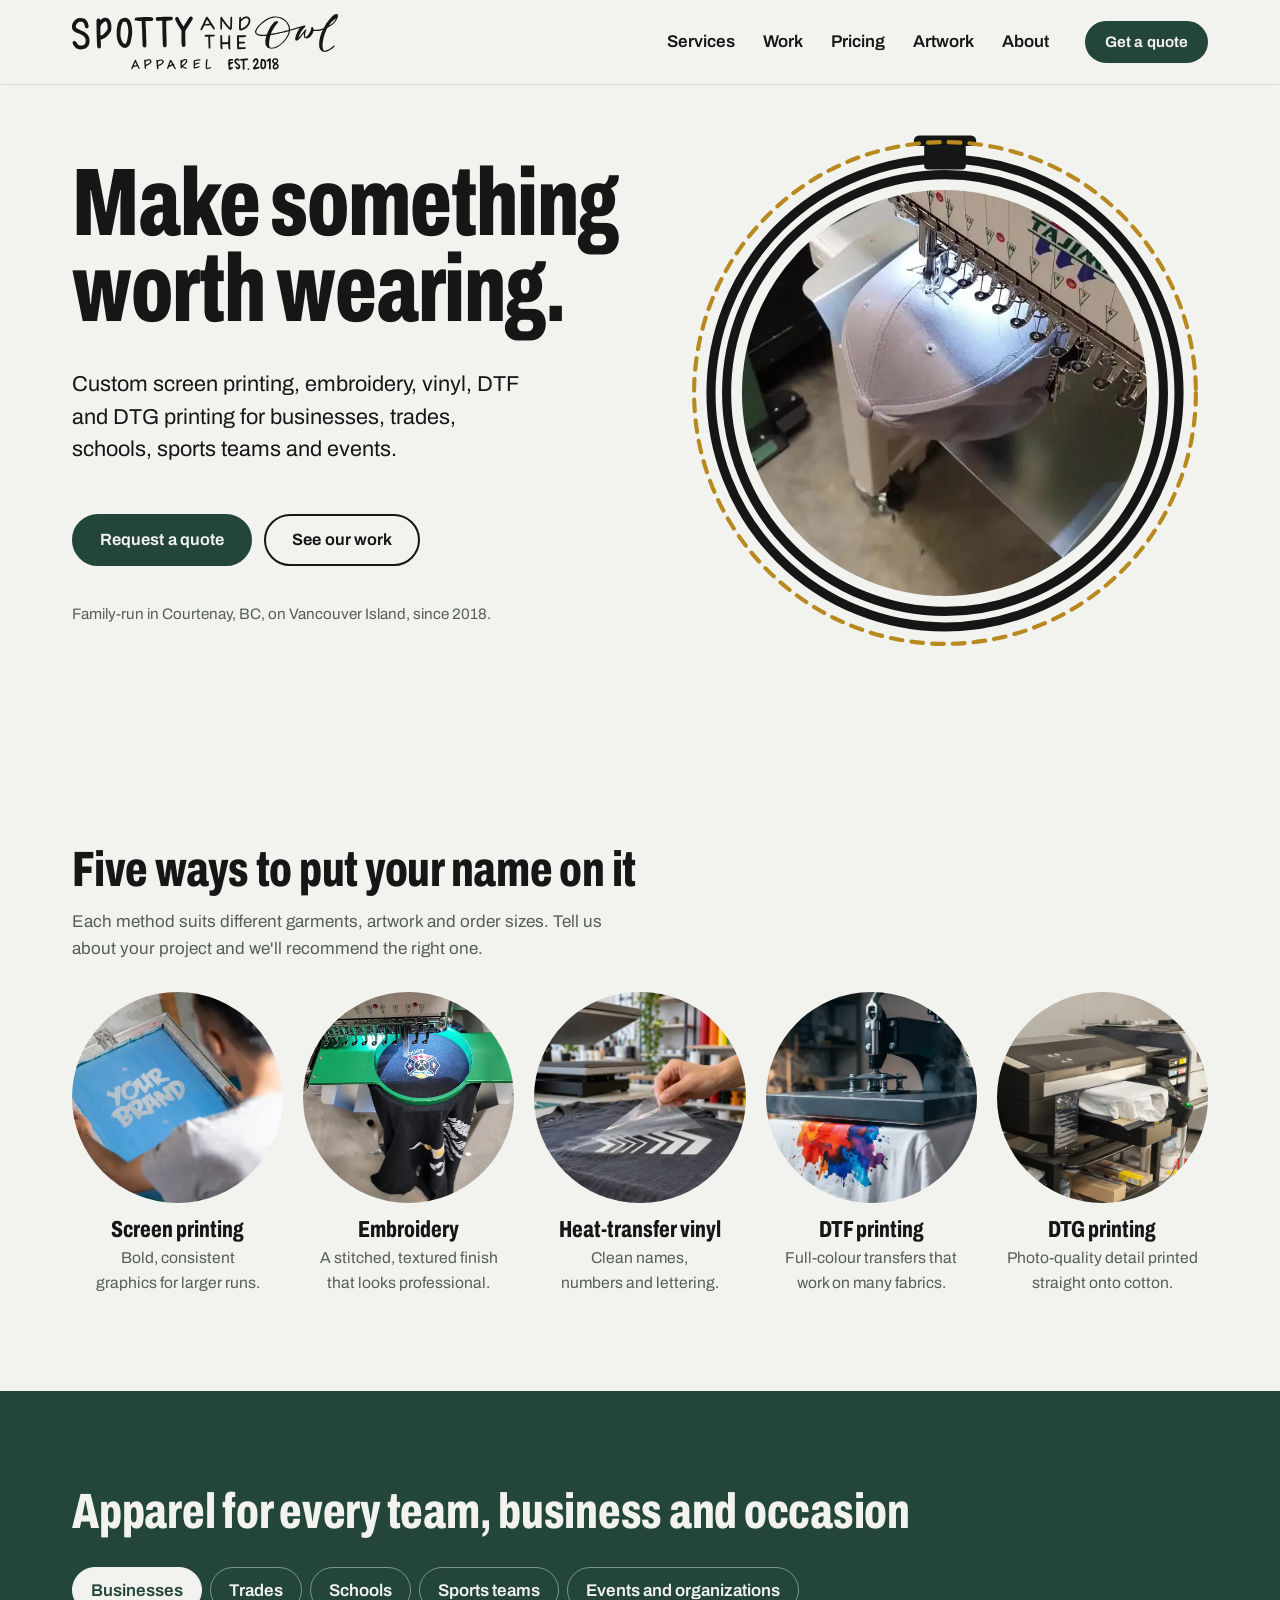
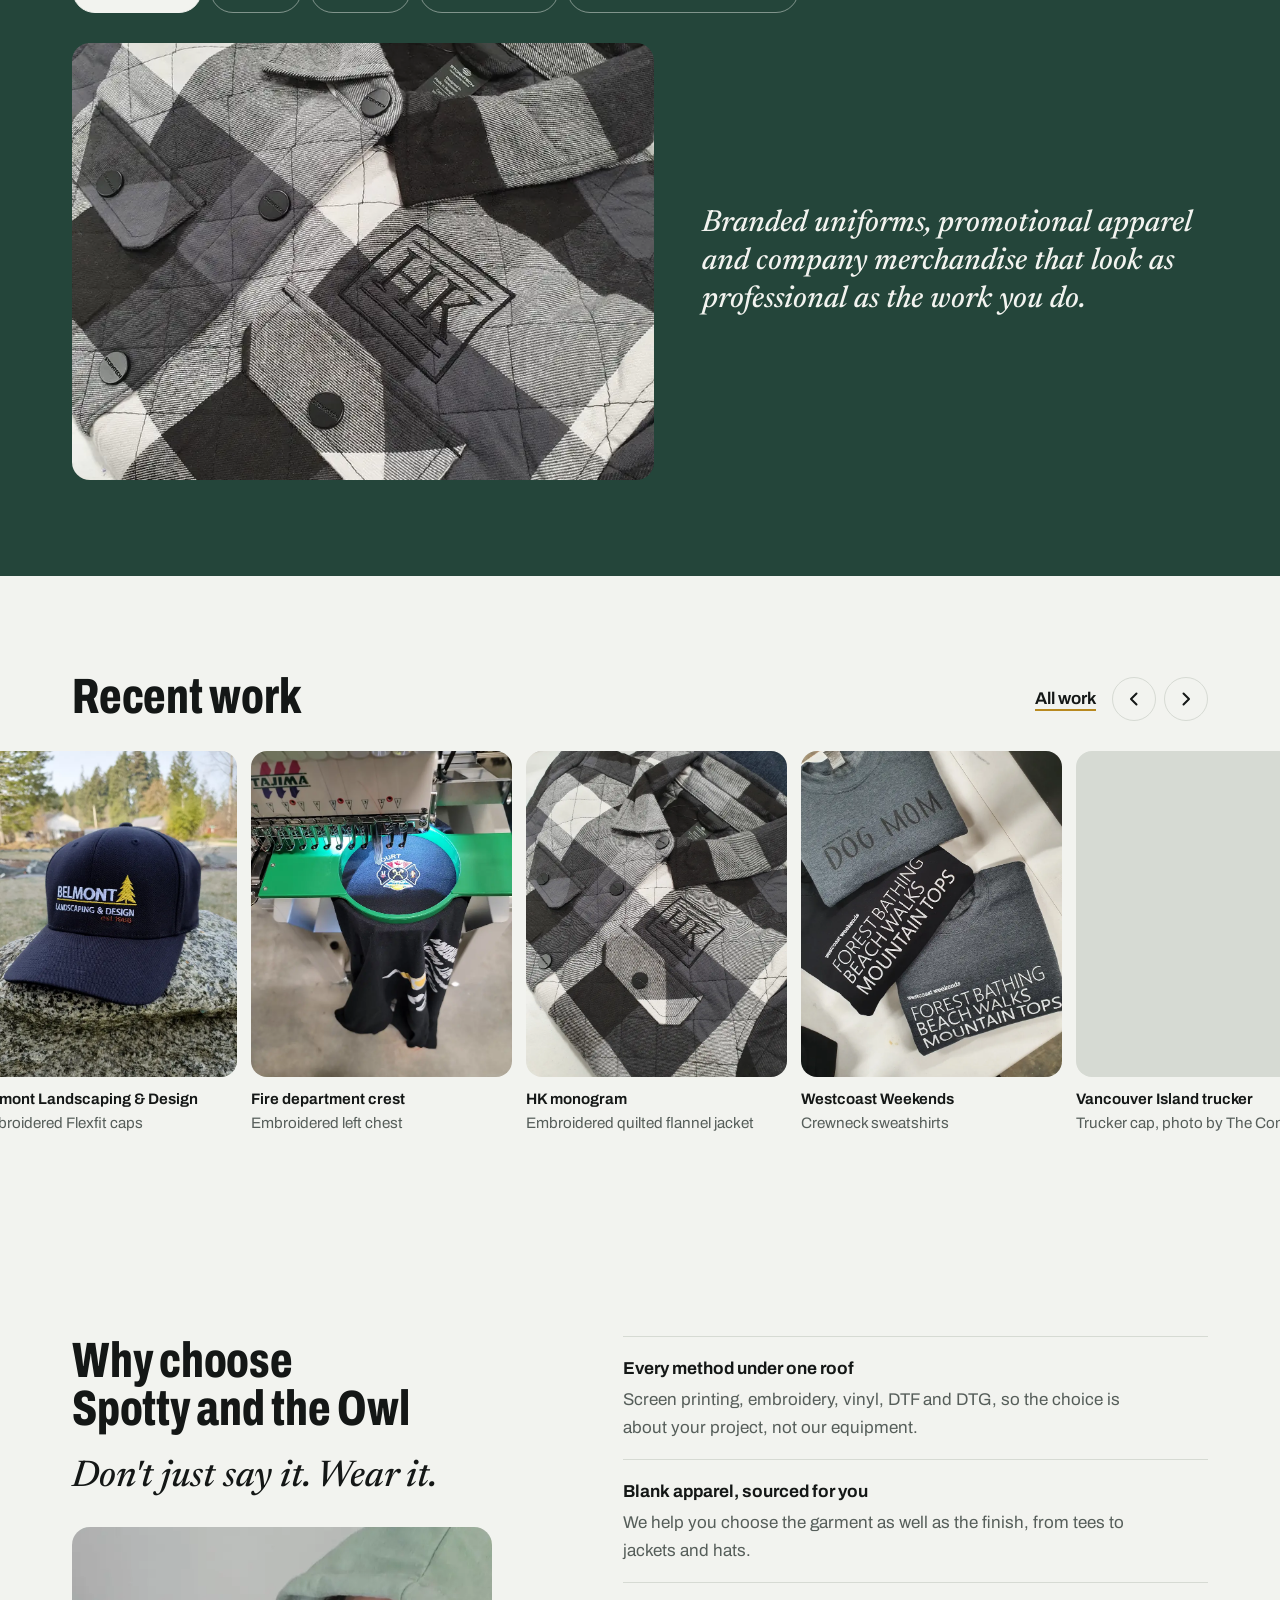
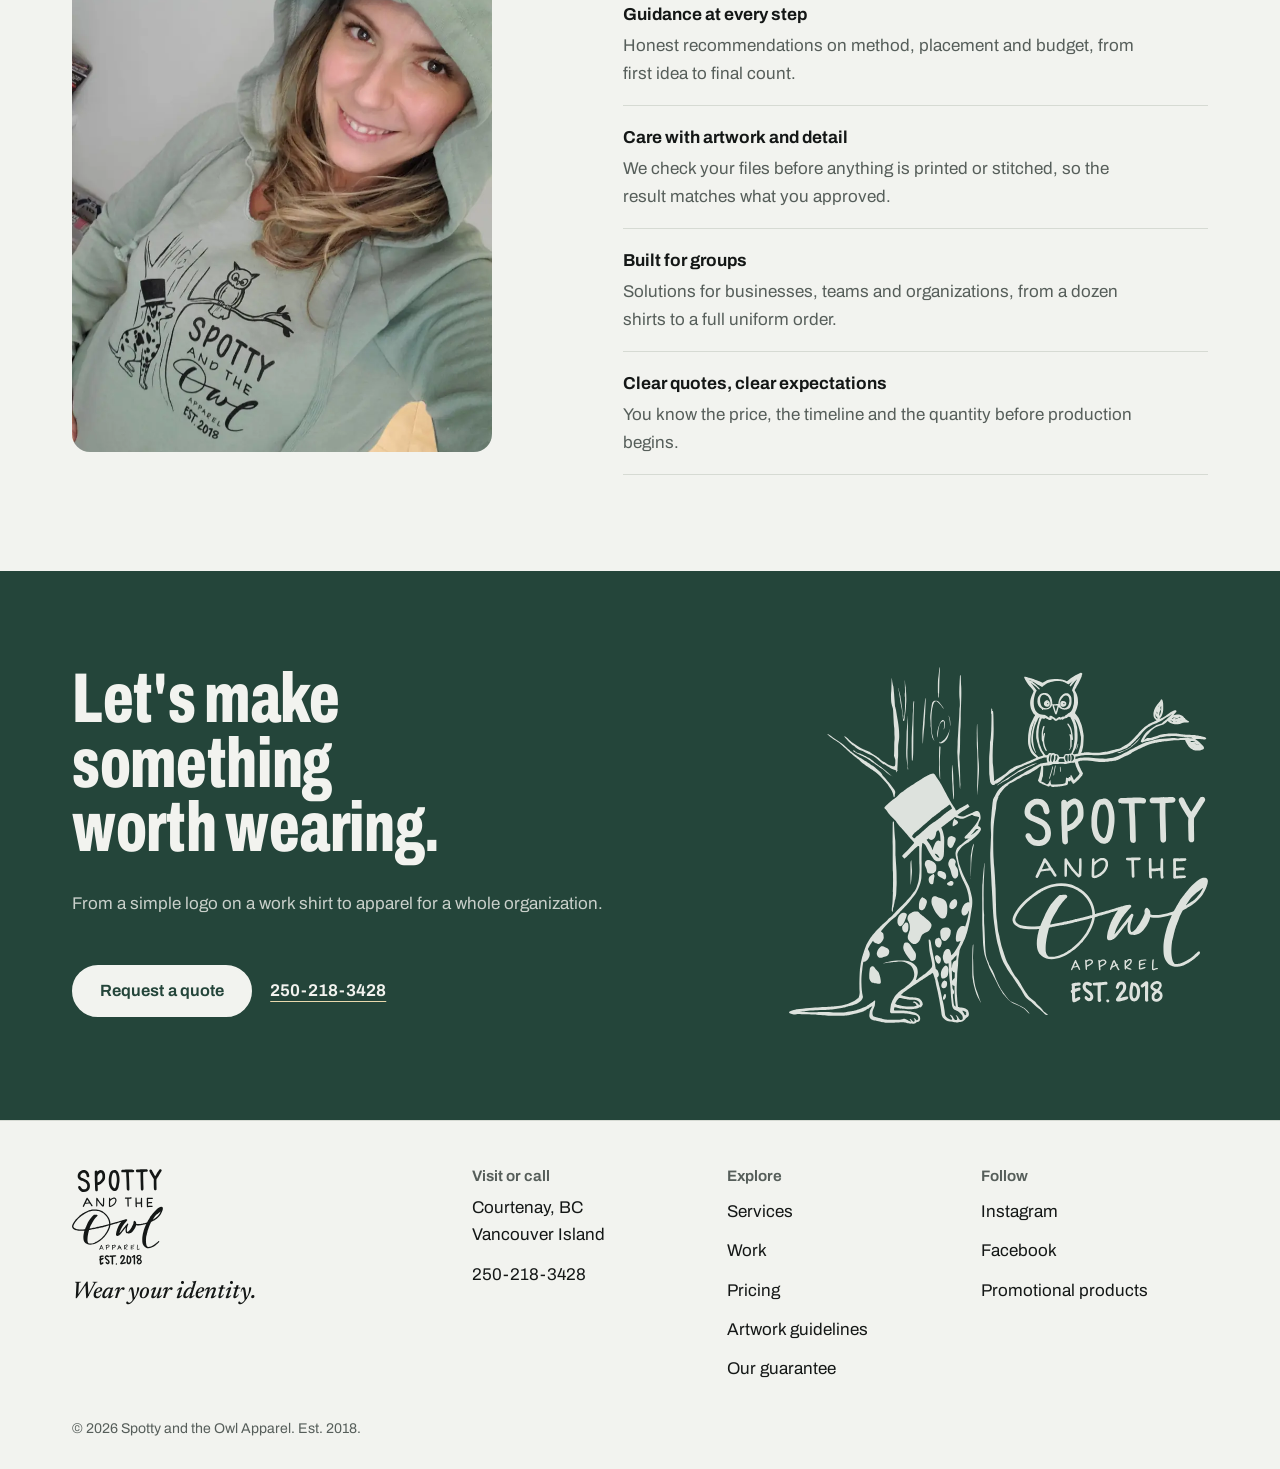
==== index.html @ 44fd43a7 "Share card image description: describe the thread cones Co-Authored-By: Claude Opus 5.5 <noreply@ant" ====
<!doctype html>
<html lang="en-CA">
  <head>
    <meta charset="utf-8" />
    <meta name="viewport" content="width=device-width, initial-scale=1, viewport-fit=cover" />
    <title>Spotty and the Owl Apparel</title>
    <meta
      name="description"
      content="Custom screen printing, embroidery, vinyl, DTF and DTG printing in Courtenay, BC. Apparel for businesses, trades, schools, sports teams and events."
    />
    <!-- Share card: what Facebook, iMessage, Slack and others show when someone shares this page.
         These addresses must be absolute (start with https://). If the domain ever changes,
         replace https://spottyandtheowlapparel.com/ everywhere with the new address. -->
    <link rel="canonical" href="https://spottyandtheowlapparel.com/" />
    <meta property="og:type" content="website" />
    <meta property="og:site_name" content="Spotty and the Owl Apparel" />
    <meta property="og:title" content="Spotty and the Owl Apparel" />
    <meta
      property="og:description"
      content="Custom screen printing, embroidery, vinyl, DTF and DTG printing in Courtenay, BC. Apparel for businesses, trades, schools, sports teams and events."
    />
    <meta property="og:url" content="https://spottyandtheowlapparel.com/" />
    <meta property="og:image" content="https://spottyandtheowlapparel.com/assets/share-card.jpg?v=6" />
    <meta property="og:image:width" content="1200" />
    <meta property="og:image:height" content="630" />
    <meta
      property="og:image:alt"
      content="Spotty and the Owl: Make something worth wearing. Custom apparel in Courtenay, BC. Spools of brightly coloured embroidery thread, framed in an embroidery hoop."
    />
    <meta name="twitter:card" content="summary_large_image" />
    <!-- Browser tab and home-screen icons (Dan's owl). favicon.ico is the old format some browsers and
         search engines still ask for; the SVG is sharp at any size; the PNGs are for phones. -->
    <link rel="icon" href="favicon.ico" sizes="32x32" />
    <link rel="icon" href="assets/icons/favicon.svg" type="image/svg+xml" />
    <link rel="apple-touch-icon" href="assets/icons/apple-touch-icon.png" />
    <link rel="manifest" href="site.webmanifest" />
    <meta name="theme-color" content="#F2F3EF" media="(prefers-color-scheme: light)" />
    <meta name="theme-color" content="#101916" media="(prefers-color-scheme: dark)" />
    <link rel="preload" href="assets/fonts/archivo.woff2" as="font" type="font/woff2" crossorigin />
    <link rel="stylesheet" href="css/style.css" />
    <script src="js/config.js" defer></script>
    <script src="js/main.js" defer></script>
  </head>
  <body data-page="home">
    <a class="skip" href="#main">Skip to content</a>

    <!-- Top bar: logo, and on wide screens the full navigation -->
    <header class="topbar">
      <div class="wrap topbar-in">
        <a class="brand" href="index.html" aria-label="Spotty and the Owl Apparel, home">
          <span class="brand-mark logo logo-lockup"></span>
        </a>
        <nav class="topnav" aria-label="Main">
          <a href="services.html">Services</a>
          <a href="work.html">Work</a>
          <a href="pricing.html">Pricing</a>
          <a href="artwork.html">Artwork</a>
          <a href="about.html">About</a>
        </nav>
        <a class="btn btn-sm topbar-cta" href="quote.html">Get a quote</a>
      </div>
    </header>

    <main id="main" tabindex="-1">
      <section class="hero wrap">
        <div class="hero-text">
          <h1 class="display">Make something worth wearing.</h1>
          <p class="lede">
            Custom screen printing, embroidery, vinyl, DTF and DTG printing for businesses, trades, schools, sports
            teams and events.
          </p>
          <div class="actions">
            <a class="btn" href="quote.html">Request a quote</a>
            <a class="btn btn-quiet" href="work.html">See our work</a>
          </div>
          <p class="hero-place">Family-run in Courtenay, BC, on Vancouver Island, since 2018.</p>
        </div>

        <div class="hoop">
          <video
            class="hoop-video"
            autoplay
            muted
            loop
            playsinline
            preload="metadata"
            poster="assets/video/stitching-poster.webp"
            aria-label="Our Tajima embroidery machine stitching a logo onto a grey cap"
          >
            <source src="assets/video/stitching.mp4" type="video/mp4" />
          </video>
          <svg class="hoop-frame" viewBox="0 0 400 400" aria-hidden="true">
            <defs>
              <mask id="sew">
                <circle
                  class="sew-mask"
                  cx="200"
                  cy="200"
                  r="193"
                  pathLength="1"
                  fill="none"
                  stroke="#fff"
                  stroke-width="10"
                  transform="rotate(-90 200 200)"
                />
              </mask>
            </defs>
            <circle class="hoop-ring" cx="200" cy="200" r="168" />
            <circle class="hoop-ring" cx="200" cy="200" r="180" />
            <g class="hoop-clasp">
              <rect x="184" y="8" width="32" height="20" rx="3" />
              <rect x="176" y="2" width="48" height="8" rx="4" />
            </g>
            <circle class="hoop-stitch" cx="200" cy="200" r="193" mask="url(#sew)" />
          </svg>
        </div>
      </section>

      <section class="wrap block" aria-labelledby="methods-h">
        <div class="head">
          <h2 id="methods-h">Five ways to put your name on it</h2>
          <p>
            Each method suits different garments, artwork and order sizes. Tell us about your project and we'll
            recommend the right one.
          </p>
        </div>
        <ul class="methods">
          <li>
            <a class="method" href="services.html#screen-printing">
              <span class="method-img"
                ><img
                  class=""
                  src="assets/img/screen-print-800.webp"
                  srcset="assets/img/screen-print-800.webp 800w, assets/img/screen-print-1600.webp 1600w"
                  sizes="(min-width: 760px) 20vw, 30vw"
                  alt=""
                  loading="lazy"
                  decoding="async"
              /></span>
              <span class="method-text"
                ><strong>Screen printing</strong><span>Bold, consistent graphics for larger runs.</span></span
              >
            </a>
          </li>
          <li>
            <a class="method" href="services.html#embroidery">
              <span class="method-img"
                ><img
                  class=""
                  src="assets/img/fire-crest-800.webp"
                  srcset="assets/img/fire-crest-800.webp 800w, assets/img/fire-crest-1600.webp 1600w"
                  sizes="(min-width: 760px) 20vw, 30vw"
                  alt=""
                  loading="lazy"
                  decoding="async"
              /></span>
              <span class="method-text"
                ><strong>Embroidery</strong><span>A stitched, textured finish that looks professional.</span></span
              >
            </a>
          </li>
          <li>
            <a class="method" href="services.html#vinyl">
              <span class="method-img"
                ><img
                  class=""
                  src="assets/img/vinyl-peel-800.webp"
                  srcset="assets/img/vinyl-peel-800.webp 800w, assets/img/vinyl-peel-1600.webp 1600w"
                  sizes="(min-width: 760px) 20vw, 30vw"
                  alt=""
                  loading="lazy"
                  decoding="async"
              /></span>
              <span class="method-text"
                ><strong>Heat-transfer vinyl</strong><span>Clean names, numbers and lettering.</span></span
              >
            </a>
          </li>
          <li>
            <a class="method" href="services.html#dtf">
              <span class="method-img"
                ><img
                  class=""
                  src="assets/img/heat-press-colour-800.webp"
                  srcset="assets/img/heat-press-colour-800.webp 800w, assets/img/heat-press-colour-1600.webp 1600w"
                  sizes="(min-width: 760px) 20vw, 30vw"
                  alt=""
                  loading="lazy"
                  decoding="async"
              /></span>
              <span class="method-text"
                ><strong>DTF printing</strong><span>Full-colour transfers that work on many fabrics.</span></span
              >
            </a>
          </li>
          <li>
            <a class="method" href="services.html#dtg">
              <span class="method-img"
                ><img
                  class=""
                  src="assets/img/dtg-printer-800.webp"
                  srcset="assets/img/dtg-printer-800.webp 800w, assets/img/dtg-printer-1600.webp 1600w"
                  sizes="(min-width: 760px) 20vw, 30vw"
                  alt=""
                  loading="lazy"
                  decoding="async"
              /></span>
              <span class="method-text"
                ><strong>DTG printing</strong><span>Photo-quality detail printed straight onto cotton.</span></span
              >
            </a>
          </li>
        </ul>
      </section>

      <section class="band" aria-labelledby="who-h">
        <div class="wrap block">
          <div class="head">
            <h2 id="who-h">Apparel for every team, business and occasion</h2>
          </div>
          <div class="who" data-tabs>
            <div class="who-tabs" role="tablist" aria-label="Who we work with">
              <button role="tab" id="tab-businesses" aria-controls="panel-businesses" aria-selected="true" tabindex="0">
                Businesses</button
              ><button role="tab" id="tab-trades" aria-controls="panel-trades" aria-selected="false" tabindex="-1">
                Trades</button
              ><button role="tab" id="tab-schools" aria-controls="panel-schools" aria-selected="false" tabindex="-1">
                Schools</button
              ><button role="tab" id="tab-teams" aria-controls="panel-teams" aria-selected="false" tabindex="-1">
                Sports teams</button
              ><button role="tab" id="tab-events" aria-controls="panel-events" aria-selected="false" tabindex="-1">
                Events and organizations
              </button>
            </div>

            <div class="who-panel" role="tabpanel" id="panel-businesses" aria-labelledby="tab-businesses">
              <div class="who-img">
                <img
                  class=""
                  src="assets/img/hk-flannel-800.webp"
                  srcset="assets/img/hk-flannel-800.webp 800w, assets/img/hk-flannel-1600.webp 1600w"
                  sizes="(min-width: 760px) 45vw, 100vw"
                  alt="A grey and black quilted flannel shirt jacket with an embroidered HK monogram"
                  loading="lazy"
                  decoding="async"
                />
              </div>
              <p>
                Branded uniforms, promotional apparel and company merchandise that look as professional as the work you
                do.
              </p>
            </div>
            <div class="who-panel" role="tabpanel" id="panel-trades" aria-labelledby="tab-trades" hidden>
              <div class="who-img">
                <img
                  class=""
                  src="assets/img/belmont-hat-800.webp"
                  srcset="assets/img/belmont-hat-800.webp 800w, assets/img/belmont-hat-1600.webp 1600w"
                  sizes="(min-width: 760px) 45vw, 100vw"
                  alt="A black cap embroidered with the Belmont Landscaping and Design logo, sitting on a granite boulder"
                  loading="lazy"
                  decoding="async"
                />
              </div>
              <p>Durable workwear, branded shirts, hoodies, jackets and hats that stand up to the job site.</p>
            </div>
            <div class="who-panel" role="tabpanel" id="panel-schools" aria-labelledby="tab-schools" hidden>
              <div class="who-img">
                <img
                  class=""
                  src="assets/img/patch-dream-big-800.webp"
                  srcset="assets/img/patch-dream-big-800.webp 800w, assets/img/patch-dream-big-1600.webp 1600w"
                  sizes="(min-width: 760px) 45vw, 100vw"
                  alt="An embroidered graduation cap patch reading Dream Big in gold thread"
                  loading="lazy"
                  decoding="async"
                />
              </div>
              <p>Spirit wear, club apparel, graduation clothing and gear for school events.</p>
            </div>
            <div class="who-panel" role="tabpanel" id="panel-teams" aria-labelledby="tab-teams" hidden>
              <div class="who-img">
                <img
                  class=""
                  src="assets/img/lacrosse-tees-800.webp"
                  srcset="assets/img/lacrosse-tees-800.webp 800w, assets/img/lacrosse-tees-1600.webp 1600w"
                  sizes="(min-width: 760px) 45vw, 100vw"
                  alt="A stack of white Comox Valley Wild Lacrosse t-shirts printed in gold and navy"
                  loading="lazy"
                  decoding="async"
                />
              </div>
              <p>Team shirts, practice apparel, jerseys and fan merchandise, with names and numbers.</p>
            </div>
            <div class="who-panel" role="tabpanel" id="panel-events" aria-labelledby="tab-events" hidden>
              <div class="who-img">
                <img
                  class=""
                  src="assets/img/westcoast-weekends-800.webp"
                  srcset="assets/img/westcoast-weekends-800.webp 800w, assets/img/westcoast-weekends-1600.webp 1600w"
                  sizes="(min-width: 760px) 45vw, 100vw"
                  alt="Charcoal and black sweatshirts printed with Forest bathing, Beach walks, Mountain tops"
                  loading="lazy"
                  decoding="async"
                />
              </div>
              <p>Event shirts, staff apparel, fundraising merchandise and group clothing.</p>
            </div>
          </div>
        </div>
      </section>

      <section class="block" aria-labelledby="recent-h">
        <div class="wrap head head-row">
          <h2 id="recent-h">Recent work</h2>
          <div class="strip-controls">
            <a class="link" href="work.html">All work</a>
            <button class="circ" type="button" data-strip-prev aria-controls="recent-strip" aria-label="Previous photo">
              <svg viewBox="0 0 20 20" aria-hidden="true"><path d="M12.5 4.5 7 10l5.5 5.5" /></svg>
            </button>
            <button class="circ" type="button" data-strip-next aria-controls="recent-strip" aria-label="Next photo">
              <svg viewBox="0 0 20 20" aria-hidden="true"><path d="M7.5 4.5 13 10l-5.5 5.5" /></svg>
            </button>
          </div>
        </div>
        <!-- data-loop: main.js makes this row endless (see "Endless strip" in main.js) -->
        <div class="strip" id="recent-strip" data-loop tabindex="0" aria-label="Recent work, scroll sideways">
          <figure class="strip-item">
            <img
              class=""
              src="assets/img/lacrosse-tees-800.webp"
              srcset="assets/img/lacrosse-tees-800.webp 800w, assets/img/lacrosse-tees-1600.webp 1600w"
              sizes="(min-width: 760px) 26vw, 72vw"
              alt="A stack of white Comox Valley Wild Lacrosse t-shirts printed in gold and navy"
              loading="lazy"
              decoding="async"
            />
            <figcaption><strong>Comox Valley Wild Lacrosse</strong>Team tees in gold and navy</figcaption>
          </figure>
          <figure class="strip-item">
            <img
              class=""
              src="assets/img/belmont-hat-angle-800.webp"
              srcset="assets/img/belmont-hat-angle-800.webp 800w, assets/img/belmont-hat-angle-1600.webp 1600w"
              sizes="(min-width: 760px) 26vw, 72vw"
              alt="A black cap embroidered with the Belmont Landscaping and Design logo"
              loading="lazy"
              decoding="async"
            />
            <figcaption><strong>Belmont Landscaping &amp; Design</strong>Embroidered Flexfit caps</figcaption>
          </figure>
          <figure class="strip-item">
            <img
              class=""
              src="assets/img/fire-crest-800.webp"
              srcset="assets/img/fire-crest-800.webp 800w, assets/img/fire-crest-1600.webp 1600w"
              sizes="(min-width: 760px) 26vw, 72vw"
              alt="A Tajima embroidery machine stitching a fire department crest onto a navy shirt"
              loading="lazy"
              decoding="async"
            />
            <figcaption><strong>Fire department crest</strong>Embroidered left chest</figcaption>
          </figure>
          <figure class="strip-item">
            <img
              class=""
              src="assets/img/hk-flannel-800.webp"
              srcset="assets/img/hk-flannel-800.webp 800w, assets/img/hk-flannel-1600.webp 1600w"
              sizes="(min-width: 760px) 26vw, 72vw"
              alt="A quilted flannel shirt jacket with an embroidered HK monogram"
              loading="lazy"
              decoding="async"
            />
            <figcaption><strong>HK monogram</strong>Embroidered quilted flannel jacket</figcaption>
          </figure>
          <figure class="strip-item">
            <img
              class=""
              src="assets/img/westcoast-weekends-800.webp"
              srcset="assets/img/westcoast-weekends-800.webp 800w, assets/img/westcoast-weekends-1600.webp 1600w"
              sizes="(min-width: 760px) 26vw, 72vw"
              alt="Charcoal and black sweatshirts printed with Forest bathing, Beach walks, Mountain tops"
              loading="lazy"
              decoding="async"
            />
            <figcaption><strong>Westcoast Weekends</strong>Crewneck sweatshirts</figcaption>
          </figure>
          <figure class="strip-item">
            <img
              class=""
              src="assets/img/island-trucker-800.webp"
              srcset="assets/img/island-trucker-800.webp 800w, assets/img/island-trucker-1600.webp 1600w"
              sizes="(min-width: 760px) 26vw, 72vw"
              alt="A woman on the beach wearing a black trucker cap with a Vancouver Island outline"
              loading="lazy"
              decoding="async"
            />
            <figcaption><strong>Vancouver Island trucker</strong>Trucker cap, photo by The Comox Box</figcaption>
          </figure>
          <figure class="strip-item">
            <img
              class=""
              src="assets/img/dog-mom-800.webp"
              srcset="assets/img/dog-mom-800.webp 800w, assets/img/dog-mom-1600.webp 1600w"
              sizes="(min-width: 760px) 26vw, 72vw"
              alt="A black crewneck printed with Dog Mom in white"
              loading="lazy"
              decoding="async"
            />
            <figcaption><strong>Dog Mom</strong>Westcoast Weekends crewneck</figcaption>
          </figure>
          <figure class="strip-item">
            <img
              class=""
              src="assets/img/squad-love-800.webp"
              srcset="assets/img/squad-love-800.webp 800w, assets/img/squad-love-1600.webp 1600w"
              sizes="(min-width: 760px) 26vw, 72vw"
              alt="A woman in a mustard toque and black Squad Love sweatshirt in the forest"
              loading="lazy"
              decoding="async"
            />
            <figcaption><strong>Squad Love</strong>Crewneck sweatshirt</figcaption>
          </figure>
        </div>
      </section>

      <section class="wrap block" aria-labelledby="why-h">
        <div class="split">
          <div>
            <h2 id="why-h">Why choose Spotty and the Owl</h2>
            <blockquote class="say">Don't just say it. Wear it.</blockquote>
            <div class="why-img">
              <img
                class=""
                src="assets/img/logo-hoodie-800.webp"
                srcset="assets/img/logo-hoodie-800.webp 800w, assets/img/logo-hoodie-1600.webp 1600w"
                sizes="(min-width: 760px) 35vw, 100vw"
                alt="A smiling woman in a sage green Spotty and the Owl hoodie"
                loading="lazy"
                decoding="async"
              />
            </div>
          </div>
          <dl class="reasons">
            <div>
              <dt>Every method under one roof</dt>
              <dd>
                Screen printing, embroidery, vinyl, DTF and DTG, so the choice is about your project, not our equipment.
              </dd>
            </div>
            <div>
              <dt>Blank apparel, sourced for you</dt>
              <dd>We help you choose the garment as well as the finish, from tees to jackets and hats.</dd>
            </div>
            <div>
              <dt>Guidance at every step</dt>
              <dd>Honest recommendations on method, placement and budget, from first idea to final count.</dd>
            </div>
            <div>
              <dt>Care with artwork and detail</dt>
              <dd>
                We check your files before anything is printed or stitched, so the result matches what you approved.
              </dd>
            </div>
            <div>
              <dt>Built for groups</dt>
              <dd>Solutions for businesses, teams and organizations, from a dozen shirts to a full uniform order.</dd>
            </div>
            <div>
              <dt>Clear quotes, clear expectations</dt>
              <dd>You know the price, the timeline and the quantity before production begins.</dd>
            </div>
          </dl>
        </div>
      </section>

      <section class="cta">
        <div class="wrap cta-in">
          <h2>Let's make something worth wearing.</h2>
          <p>From a simple logo on a work shirt to apparel for a whole organization.</p>
          <div class="actions">
            <a class="btn btn-light" href="quote.html">Request a quote</a>
            <a class="cta-phone" href="tel:+12502183428">250-218-3428</a>
          </div>
          <span class="cta-logo logo logo-full" aria-hidden="true"></span>
        </div>
      </section>
    </main>

    <footer class="footer">
      <div class="wrap footer-in">
        <div class="footer-brand">
          <span class="footer-logo logo logo-wordmark"></span>
          <p class="say">Wear your identity.</p>
        </div>
        <div class="footer-cols">
          <div>
            <h2>Visit or call</h2>
            <p>Courtenay, BC<br />Vancouver Island</p>
            <p><a class="" href="tel:+12502183428">250-218-3428</a></p>
          </div>
          <div>
            <h2>Explore</h2>
            <ul>
              <li><a href="services.html">Services</a></li>
              <li><a href="work.html">Work</a></li>
              <li><a href="pricing.html">Pricing</a></li>
              <li><a href="artwork.html">Artwork guidelines</a></li>
              <li><a href="guarantee.html">Our guarantee</a></li>
            </ul>
          </div>
          <div>
            <h2>Follow</h2>
            <ul>
              <li>
                <a href="https://www.instagram.com/spottyandtheowl_apparel/" target="_blank" rel="noopener"
                  >Instagram</a
                >
              </li>
              <li><a href="https://www.facebook.com/spottyandtheowl" target="_blank" rel="noopener">Facebook</a></li>
              <li>
                <a href="https://www.spottyandtheowlpromotional.com/" target="_blank" rel="noopener"
                  >Promotional products</a
                >
              </li>
            </ul>
          </div>
        </div>
        <p class="footer-small">&copy; <span data-year>2026</span> Spotty and the Owl Apparel. Est. 2018.</p>
      </div>
    </footer>

    <!-- Bottom dock for phones: always within thumb reach -->
    <div class="dock">
      <button class="dock-menu" id="menu-open" type="button" aria-expanded="false" aria-controls="sheet">
        <span class="dock-bars" aria-hidden="true"><i></i><i></i></span>Menu
      </button>
      <a class="btn dock-cta" href="quote.html">Get a quote</a>
    </div>

    <!-- Phone menu sheet -->
    <div class="sheet" id="sheet" hidden>
      <div class="sheet-scrim" data-close></div>
      <nav class="sheet-panel" aria-label="Menu">
        <a href="index.html" aria-current="page">Home</a>
        <a href="services.html">Services</a>
        <a href="work.html">Work</a>
        <a href="pricing.html">Pricing</a>
        <a href="artwork.html">Artwork</a>
        <a href="about.html">About</a>
        <a href="guarantee.html">Our guarantee</a>
        <button class="sheet-close" type="button" data-close>Close menu</button>
      </nav>
    </div>
  </body>
</html>
---- css/style.css ----
/* ==========================================================================
   style.css — Spotty and the Owl Apparel

   Contents
   1. Fonts
   2. Colours (light and dark)
   3. Base
   4. Type
   5. Buttons and links
   6. Top bar, dock and menu sheet
   7. Hero and the embroidery hoop
   8. Home sections
   9. Inner pages (services, work, pricing, artwork, about, policies)
   9b. Price estimator
   10. Quote form
   11. Call to action and footer
   12. Viewer
   13. Wider screens
   14. Reduced motion
   ========================================================================== */

/* 1. Fonts ---------------------------------------------------------------- */

@font-face {
  font-family: "Archivo";
  src: url("../assets/fonts/archivo.woff2") format("woff2");
  font-weight: 100 900;
  font-stretch: 62% 125%;
  font-display: swap;
}
@font-face {
  font-family: "Newsreader";
  src: url("../assets/fonts/newsreader.woff2") format("woff2");
  font-weight: 200 800;
  font-display: swap;
}
@font-face {
  font-family: "Newsreader";
  src: url("../assets/fonts/newsreader-italic.woff2") format("woff2");
  font-weight: 200 800;
  font-style: italic;
  font-display: swap;
}

/* 2. Colours ---------------------------------------------------------------- */

:root {
  --bone: #F2F3EF;        /* page: the Dalmatian's coat */
  --paper: #FBFBF9;       /* raised surfaces */
  --ink: #141716;         /* text, spots, the logo */
  --muted: #565E5A;       /* secondary text */
  --fog: #D6DAD3;         /* lines and borders */
  --spruce: #24453A;      /* island forest: bands and buttons */
  --spruce-ink: #F2F3EF;  /* text on spruce */
  --gold: #B8891F;        /* thread gold: the running stitch, small accents */
  --gold-soft: #E9D9AE;
  --on-spruce-gold: #E9D9AE; /* gold text on the green panels: light in both themes */
  --focus: #B8891F;
  --shadow: 0 1px 0 rgba(20, 23, 22, .06), 0 10px 30px -18px rgba(20, 23, 22, .45);
  color-scheme: light;
}

@media (prefers-color-scheme: dark) {
  :root:not([data-theme="light"]) {
    --bone: #101916;
    --paper: #16231F;
    --ink: #ECEEE8;
    --muted: #A3ADA7;
    --fog: #2A3933;
    --spruce: #2D5547;
    --spruce-ink: #F2F3EF;
    --gold: #D8AE47;
    --gold-soft: #3B3420;
    --focus: #D8AE47;
    --shadow: 0 1px 0 rgba(0, 0, 0, .3), 0 14px 34px -18px rgba(0, 0, 0, .9);
    color-scheme: dark;
  }
}
:root[data-theme="dark"] {
  --bone: #101916; --paper: #16231F; --ink: #ECEEE8; --muted: #A3ADA7; --fog: #2A3933;
  --spruce: #2D5547; --spruce-ink: #F2F3EF; --gold: #D8AE47; --gold-soft: #3B3420; --focus: #D8AE47;
  --shadow: 0 1px 0 rgba(0, 0, 0, .3), 0 14px 34px -18px rgba(0, 0, 0, .9);
  color-scheme: dark;
}

/* 3. Base ------------------------------------------------------------------- */

*, *::before, *::after { box-sizing: border-box; }
html {
  -webkit-text-size-adjust: 100%; scroll-padding-top: 88px;
  /* Never scroll sideways. iPhone Safari pans the whole page left and right unless the page root
     (html) is told not to, not just the body. "clip" stops it without breaking the sticky top bar. */
  overflow-x: clip;
}
@supports not (overflow: clip) {        /* older iPhones (before iOS 16) don't know "clip" */
  html, body { overflow-x: hidden; }
}
body {
  margin: 0;
  background: var(--bone);
  color: var(--ink);
  font: 400 1.0625rem/1.6 "Archivo", system-ui, sans-serif;
  font-stretch: 100%;
  overflow-x: clip;
  padding-bottom: calc(104px + env(safe-area-inset-bottom));  /* room for the phone dock, plus breathing space */
}
img, video, svg { display: block; max-width: 100%; }
[hidden] { display: none !important; }  /* hidden always wins over a display rule */
img { height: auto; }
button, input, textarea, select { font: inherit; color: inherit; }
:focus-visible { outline: 3px solid var(--focus); outline-offset: 3px; border-radius: 4px; }
main:focus { outline: none; }

.wrap {
  width: 100%; max-width: 1200px; margin-inline: auto;
  /* side gutter that also clears a phone notch held sideways */
  padding-left: max(20px, env(safe-area-inset-left, 0px));
  padding-right: max(20px, env(safe-area-inset-right, 0px));
}
.block { padding-block: 64px; }
.sr { position: absolute; width: 1px; height: 1px; overflow: hidden; clip: rect(0 0 0 0); white-space: nowrap; }
.skip { position: absolute; left: 12px; top: -60px; z-index: 50; background: var(--ink); color: var(--bone); padding: 10px 14px; border-radius: 8px; }
.skip:focus { top: 12px; }

/* 4. Type ------------------------------------------------------------------- */

h1, h2, h3 { margin: 0; color: var(--ink); text-wrap: balance; }
.display {
  font-size: clamp(2.9rem, 12.5vw, 6rem);
  font-weight: 800;
  font-stretch: 66%;
  line-height: .9;
  letter-spacing: -.012em;
}
h2 {
  font-size: clamp(2rem, 7.4vw, 3.1rem);
  font-weight: 780;
  font-stretch: 70%;
  line-height: .98;
  letter-spacing: -.005em;
}
h3 { font-size: 1.0625rem; font-weight: 680; margin: 28px 0 10px; }
p { margin: 0 0 1em; max-width: 64ch; }
.lede { font-size: clamp(1.15rem, 3.6vw, 1.35rem); line-height: 1.5; color: var(--ink); max-width: 38ch; }
.note { font-size: .95rem; color: var(--muted); }
.say {
  margin: 24px 0 0;
  font: italic 500 clamp(1.6rem, 5.6vw, 2.3rem)/1.15 "Newsreader", Georgia, serif;
  color: var(--ink);
}
.prose p { max-width: 62ch; }

/* Dalmatian spot bullets: each bullet is a slightly different irregular spot. */
.spots { list-style: none; margin: 0; padding: 0; display: grid; gap: 10px; }
.spots li { position: relative; padding-left: 26px; max-width: 60ch; }
.spots li::before {
  content: ""; position: absolute; left: 2px; top: .5em; width: 11px; height: 10px;
  background: var(--ink);
  border-radius: 58% 42% 55% 45% / 52% 60% 40% 48%;
  transform: rotate(-12deg);
}
.spots li:nth-child(3n+2)::before { width: 9px; height: 11px; border-radius: 45% 55% 40% 60% / 60% 45% 55% 40%; transform: rotate(18deg); }
.spots li:nth-child(3n)::before { width: 12px; height: 9px; border-radius: 62% 38% 50% 50% / 45% 55% 45% 55%; transform: rotate(6deg); }

/* 5. Buttons and links ------------------------------------------------------ */

.btn {
  display: inline-flex; align-items: center; justify-content: center;
  min-height: 52px; padding: 0 26px;
  border-radius: 999px; border: 2px solid var(--spruce);
  background: var(--spruce); color: var(--spruce-ink);
  font-weight: 650; font-size: 1.02rem; text-decoration: none; letter-spacing: .005em;
  cursor: pointer; transition: background .15s, border-color .15s, color .15s;
}
.btn:hover { background: color-mix(in srgb, var(--spruce) 86%, #000); border-color: color-mix(in srgb, var(--spruce) 86%, #000); }
.btn-quiet { background: transparent; color: var(--ink); border-color: var(--ink); }
.btn-quiet:hover { background: var(--ink); color: var(--bone); border-color: var(--ink); }
.btn-light { background: var(--bone); color: var(--spruce); border-color: var(--bone); }
:root .btn-light { background: #F2F3EF; color: #24453A; border-color: #F2F3EF; }
.btn-light:hover { background: #fff; border-color: #fff; }
.btn-sm { min-height: 42px; padding: 0 18px; font-size: .95rem; }
.btn-wide { width: 100%; }
.actions { display: flex; flex-wrap: wrap; gap: 12px; align-items: center; }

a { color: inherit; text-decoration-thickness: 1px; text-underline-offset: 3px; }
.link { font-weight: 650; text-decoration: underline; text-decoration-color: var(--gold); text-decoration-thickness: 2px; text-underline-offset: 5px; }

/* 6. Top bar, dock and menu sheet ------------------------------------------ */

.topbar {
  position: sticky; top: env(safe-area-inset-top, 0px); z-index: 20;
  background: color-mix(in srgb, var(--bone) 92%, transparent);
  backdrop-filter: saturate(1.2) blur(10px);
  -webkit-backdrop-filter: saturate(1.2) blur(10px);
  border-bottom: 1px solid var(--fog);
}
.topbar-in { display: flex; align-items: center; gap: 24px; min-height: 72px; }
.brand { display: block; color: var(--ink); }
/* The logo: the SVG file is used as a stencil (mask) and filled with the text colour,
   so it's black in light mode and white in dark mode from one file. */
.logo {
  display: block; background: currentColor;
  -webkit-mask: center / contain no-repeat; mask: center / contain no-repeat;
}
.logo-wordmark { -webkit-mask-image: url("../assets/logo/wordmark.svg"); mask-image: url("../assets/logo/wordmark.svg"); aspect-ratio: 1266 / 1332; }
/* Top bar: Dan's wordmark set side to side (SPOTTY AND THE Owl, with APPAREL EST. 2018 below),
   which reads far larger than the stacked version at the same height. */
.logo-lockup { -webkit-mask-image: url("../assets/logo/wordmark-horizontal.svg"); mask-image: url("../assets/logo/wordmark-horizontal.svg"); aspect-ratio: 3858 / 812; }
.logo-full { -webkit-mask-image: url("../assets/logo/logo-full.svg"); mask-image: url("../assets/logo/logo-full.svg"); aspect-ratio: 3352 / 2854; }
.brand-mark { height: 48px; }
.topnav, .topbar-cta { display: none; }

.dock {
  position: fixed; z-index: 30;
  left: calc(12px + env(safe-area-inset-left, 0px)); right: calc(12px + env(safe-area-inset-right, 0px));
  bottom: calc(12px + env(safe-area-inset-bottom));
  display: grid; grid-template-columns: auto 1fr; gap: 8px;
  padding: 8px; border-radius: 999px;
  background: color-mix(in srgb, var(--paper) 94%, transparent);
  backdrop-filter: blur(12px); -webkit-backdrop-filter: blur(12px);
  border: 1px solid var(--fog);
  box-shadow: var(--shadow);
}
.dock-menu {
  display: inline-flex; align-items: center; gap: 10px;
  min-height: 52px; padding: 0 22px 0 18px; border-radius: 999px;
  border: 0; background: transparent; font-weight: 650; cursor: pointer;
}
.dock-bars { display: grid; gap: 5px; width: 18px; }
.dock-bars i { display: block; height: 2px; background: currentColor; border-radius: 2px; }
.dock-bars i:last-child { width: 12px; }
.dock-cta { min-height: 52px; }

.sheet { position: fixed; inset: 0; z-index: 40; }
.sheet-scrim { position: absolute; inset: 0; background: rgba(10, 14, 12, .45); opacity: 0; transition: opacity .2s; }
.sheet-panel {
  position: absolute; left: 0; right: 0; bottom: 0;
  display: grid; padding: 18px 16px calc(18px + env(safe-area-inset-bottom));
  background: var(--paper); border-radius: 22px 22px 0 0;
  transform: translateY(100%); transition: transform .22s ease-out;
}
.sheet.open .sheet-scrim { opacity: 1; }
.sheet.open .sheet-panel { transform: none; }
.sheet-panel a {
  padding: 13px 8px; text-decoration: none;
  font-size: 1.6rem; font-weight: 760; font-stretch: 72%; line-height: 1.1;
  border-bottom: 1px solid var(--fog);
}
.sheet-panel a[aria-current="page"] { color: var(--spruce); }
@media (prefers-color-scheme: dark) { :root:not([data-theme="light"]) .sheet-panel a[aria-current="page"] { color: var(--gold); } }
.sheet-close { margin-top: 14px; min-height: 52px; border-radius: 999px; border: 2px solid var(--ink); background: transparent; font-weight: 650; cursor: pointer; }

/* 7. Hero and the embroidery hoop ------------------------------------------- */

.hero {
  display: grid; gap: 26px;
  grid-template-areas: "title" "hoop" "body";
  padding-block: 28px 56px;
}
.hero-text { display: contents; }
.hero .display { grid-area: title; }
.hero .hoop { grid-area: hoop; }
.hero .lede, .hero .actions, .hero-place { grid-column: 1; }
.hero .lede { grid-row: 3; margin: 0; }
.hero .actions { grid-row: 4; }
.hero-place { grid-row: 5; margin: 0; font-size: .95rem; color: var(--muted); }

.hoop { position: relative; width: min(100%, 520px); aspect-ratio: 1; margin-inline: auto; }
.hoop-video {
  position: absolute; inset: 11%;
  width: 78%; height: 78%; object-fit: cover;
  border-radius: 50%; background: var(--fog);
}
.hoop-frame { position: absolute; inset: 0; width: 100%; height: 100%; overflow: visible; }
.hoop-ring { fill: none; stroke: var(--ink); stroke-width: 7; }
.hoop-clasp rect { fill: var(--ink); }
.hoop-stitch {
  fill: none; stroke: var(--gold); stroke-width: 3.2; stroke-linecap: round;
  stroke-dasharray: 9 7;
}
/* The one moment of motion: the running stitch sews itself around the hoop. */
.sew-mask { stroke-dasharray: 1; stroke-dashoffset: 1; animation: sew 2.4s .3s cubic-bezier(.45, .05, .25, 1) forwards; }
@keyframes sew { to { stroke-dashoffset: 0; } }

/* 8. Home sections ----------------------------------------------------------- */

.head { display: grid; gap: 14px; margin-bottom: 30px; }
.head p { margin: 0; color: var(--muted); max-width: 56ch; }
.head-row { display: flex; align-items: end; justify-content: space-between; gap: 16px; }

.methods { list-style: none; margin: 0; padding: 0; display: grid; border-top: 1px solid var(--fog); }
.methods li { border-bottom: 1px solid var(--fog); }
.method { display: grid; grid-template-columns: 84px 1fr; gap: 16px; align-items: center; padding: 14px 0; text-decoration: none; }
.method-img { aspect-ratio: 1; border-radius: 50%; overflow: hidden; background: var(--fog); }
.method-img img { width: 100%; height: 100%; object-fit: cover; }
.method-text { display: grid; gap: 2px; }
.method-text strong { font-size: 1.45rem; font-weight: 760; font-stretch: 72%; line-height: 1.1; }
.method-text span { color: var(--muted); font-size: .98rem; }
.method:hover strong { text-decoration: underline; text-decoration-color: var(--gold); text-decoration-thickness: 2px; text-underline-offset: 4px; }

.band { background: var(--spruce); color: var(--spruce-ink); }
.band h2, .band h3 { color: var(--spruce-ink); }
.band .head p, .band .note { color: color-mix(in srgb, var(--spruce-ink) 78%, transparent); }
.band .spots li::before { background: var(--spruce-ink); }
.band .link { text-decoration-color: var(--gold-soft); }
.band-img img { width: 100%; border-radius: 18px; aspect-ratio: 4 / 3; object-fit: cover; }
.band-img.contain img { object-fit: contain; background: #fff; }

.who-tabs {
  display: flex; gap: 8px; overflow-x: auto; scrollbar-width: none;
  margin: 0 -20px 22px; padding: 2px 20px;
}
.who-tabs::-webkit-scrollbar { display: none; }
.who-tabs button {
  flex: none; min-height: 46px; padding: 0 18px; border-radius: 999px; cursor: pointer;
  border: 1.5px solid color-mix(in srgb, var(--spruce-ink) 45%, transparent);
  background: transparent; color: var(--spruce-ink); font-weight: 600;
}
.who-tabs button[aria-selected="true"] { background: var(--spruce-ink); color: #24453A; border-color: var(--spruce-ink); }
.who-panel { display: grid; gap: 20px; }
.who-img img { width: 100%; aspect-ratio: 4 / 3; object-fit: cover; border-radius: 18px; }
.who-panel p { font: italic 500 clamp(1.35rem, 4.6vw, 1.9rem)/1.25 "Newsreader", Georgia, serif; margin: 0; max-width: 30ch; }

.strip {
  display: grid; grid-auto-flow: column; grid-auto-columns: 72%;
  gap: 14px; overflow-x: auto; scroll-snap-type: x mandatory;
  padding: 0 20px 8px; scroll-padding-inline: 20px; scrollbar-width: none;
}
.strip::-webkit-scrollbar { display: none; }
.strip-item { margin: 0; scroll-snap-align: start; }
.strip-controls { display: flex; align-items: center; gap: 8px; }
.strip-controls .link { margin-right: 8px; }
.circ {
  display: inline-grid; place-items: center; width: 44px; height: 44px; padding: 0;
  border-radius: 50%; border: 1.5px solid var(--fog); background: transparent; color: var(--ink); cursor: pointer;
}
.circ:hover { border-color: var(--ink); }
.strip-controls .circ { display: none; }  /* phones swipe; the arrows show from 760px up */
.circ svg { width: 20px; height: 20px; fill: none; stroke: currentColor; stroke-width: 2; stroke-linecap: round; stroke-linejoin: round; }
.strip-item img { width: 100%; aspect-ratio: 4 / 5; object-fit: cover; border-radius: 16px; background: var(--fog); }
.strip-item figcaption { display: grid; padding-top: 10px; font-size: .95rem; color: var(--muted); }
.strip-item figcaption strong { color: var(--ink); font-weight: 650; }

.split { display: grid; gap: 28px; }
.reasons { margin: 0; display: grid; gap: 0; border-top: 1px solid var(--fog); }
.reasons > div { padding: 18px 0; border-bottom: 1px solid var(--fog); }
.reasons dt { font-weight: 680; font-size: 1.08rem; }
.reasons dd { margin: 4px 0 0; color: var(--muted); max-width: 52ch; }

/* 9. Inner pages ------------------------------------------------------------- */

.page-head { padding-block: 36px 28px; display: grid; gap: 20px; }
.page-head .display { font-size: clamp(2.6rem, 11vw, 5.2rem); max-width: 14ch; }
.page-head .lede { margin: 0; color: var(--muted); max-width: 46ch; }

.jump { display: flex; gap: 8px; overflow-x: auto; scrollbar-width: none; padding-bottom: 8px; }
.jump::-webkit-scrollbar { display: none; }
.jump a {
  flex: none; min-height: 42px; display: inline-flex; align-items: center;
  padding: 0 16px; border-radius: 999px; border: 1.5px solid var(--fog);
  text-decoration: none; font-weight: 600; font-size: .95rem;
}
.jump a:hover { border-color: var(--ink); }

.service { display: grid; gap: 24px; padding-block: 48px; border-bottom: 1px solid var(--fog); }
.service-img img { width: 100%; aspect-ratio: 4 / 3; object-fit: cover; border-radius: 18px; background: var(--fog); }
.service-text h3 { margin-top: 22px; }
.service-text .note { margin-top: 20px; padding-top: 14px; border-top: 1px solid var(--fog); }

.table { width: 100%; border-collapse: collapse; font-size: 1rem; }
.table th, .table td { text-align: left; padding: 14px 12px 14px 0; border-bottom: 1px solid var(--fog); vertical-align: top; }
.table thead th { font-size: .9rem; color: var(--muted); font-weight: 600; padding-top: 0; }
.table tbody th { font-weight: 680; width: 38%; }

.promo { display: grid; gap: 24px; align-items: center; }
.promo-img img { width: 100%; aspect-ratio: 16 / 10; object-fit: cover; border-radius: 18px; }
.promo h2 { margin-bottom: 14px; }

.filters { display: flex; flex-wrap: wrap; gap: 8px; margin-bottom: 22px; }  /* wraps on the smallest phones */
.filters button {
  min-height: 44px; padding: 0 18px; border-radius: 999px; cursor: pointer;
  border: 1.5px solid var(--fog); background: transparent; font-weight: 600;
}
.filters button[aria-pressed="true"] { background: var(--ink); color: var(--bone); border-color: var(--ink); }
.gallery { list-style: none; margin: 0 0 64px; padding: 0; display: grid; gap: 22px; }
.tile { display: block; width: 100%; padding: 0; border: 0; background: none; text-align: left; cursor: zoom-in; }
.tile img { width: 100%; aspect-ratio: 4 / 5; object-fit: cover; border-radius: 16px; background: var(--fog); }
.tile-cap { display: grid; padding-top: 10px; color: var(--muted); font-size: .95rem; }
.tile-cap strong { color: var(--ink); font-weight: 650; }

.formats { display: grid; gap: 16px; }
.format-group { padding: 22px; border-radius: 18px; border: 1.5px solid var(--fog); }
.format-group h3 { margin: 0 0 14px; }
.format-best { border-color: var(--gold); background: color-mix(in srgb, var(--gold-soft) 45%, transparent); }
.format-list { margin: 0; display: grid; gap: 12px; }
.format-list > div { display: grid; grid-template-columns: 64px 1fr; gap: 12px; align-items: baseline; }
.format-list dt { font-weight: 800; font-stretch: 72%; font-size: 1.5rem; line-height: 1; }
.format-list dd { margin: 0; color: var(--muted); }

.card-cta { padding: 26px; border-radius: 18px; background: var(--paper); border: 1px solid var(--fog); align-self: start; }
.card-cta p { font: italic 500 1.5rem/1.2 "Newsreader", Georgia, serif; }

.about-logo { color: var(--ink); padding: 8px; }
.about-logo .logo { width: 100%; max-width: 520px; margin-inline: auto; }
.reasons-3 { border-top: 1px solid var(--fog); }

.policy { padding-block: 24px 64px; }
.policy section { padding-block: 32px; border-bottom: 1px solid var(--fog); }
.policy section:last-child { border-bottom: 0; }
.policy h2 { margin-bottom: 18px; }
.policy .spots { margin-bottom: 1em; }
.plain-ol { margin: 0 0 1em; padding-left: 1.4em; display: grid; gap: 10px; max-width: 62ch; }
.plain-ol li::marker { font-weight: 700; color: var(--muted); }

/* 9b. Price estimator (Pricing page) ------------------------------------------
   Phones get a slim price strip (.est-live) that stays pinned while choosing options. */

.est-wrap { padding-block: 8px 56px; }
.est { display: grid; gap: 28px; padding: 24px 20px; border-radius: 22px; background: var(--paper); border: 1px solid var(--fog); }
.est-head h2 { margin-bottom: 8px; }
.est-head p { margin: 0; color: var(--muted); }
.est-form { display: grid; gap: 4px; }
.est-form fieldset { border: 0; margin: 0; padding: 14px 0 16px; border-top: 1px solid var(--fog); display: grid; gap: 12px; }
.est-form legend { float: left; width: 100%; padding: 0; font-weight: 650; font-size: 1rem; margin-bottom: 2px; }
.est-form legend + * { clear: both; }
.est-qty { display: flex; align-items: center; gap: 8px; }
.est-qty input { width: 110px; min-height: 52px; text-align: center; font-size: 1.35rem; font-weight: 700; border: 1.5px solid var(--fog); border-radius: 12px; background: var(--bone); }
.est-step { width: 52px; height: 52px; border-radius: 50%; border: 1.5px solid var(--fog); background: transparent; font-size: 1.5rem; cursor: pointer; color: var(--ink); }
.est-presets button { min-height: 40px; padding: 0 14px; border-radius: 999px; border: 1.5px solid var(--fog); background: transparent; color: var(--ink); font-weight: 600; cursor: pointer; }
.est-presets button[aria-pressed="true"] { border-color: var(--ink); }
.check input:disabled + span { opacity: .4; cursor: not-allowed; text-decoration: line-through; }
.est-why { margin: 0; font-size: .95rem; color: var(--muted); }
.est-result {
  align-self: start; padding: 24px; border-radius: 18px; background: var(--spruce); color: var(--spruce-ink);
  display: grid; gap: 6px;
}
.est-label { margin: 0; font-size: .95rem; opacity: .8; }
.est-each { margin: 0; display: flex; align-items: baseline; gap: 10px; flex-wrap: wrap; }
.est-each span { font-size: clamp(2.4rem, 9vw, 3.4rem); font-weight: 800; font-stretch: 66%; line-height: 1; }
.est-each small { font-size: 1.05rem; opacity: .85; }
.est-total { margin: 4px 0 0; font-weight: 600; }
.est-setup, .est-nudge { margin: 0; font-size: .95rem; opacity: .85; }
.est-nudge:empty { display: none; }
.est-nudge { color: var(--on-spruce-gold); opacity: 1; }
.est-cta { justify-self: start; margin-top: 12px; }
.est-fine { margin: 6px 0 0; font-size: .85rem; opacity: .75; }
@media (min-width: 760px) {
  .est { grid-template-columns: 1.4fr 1fr; column-gap: 40px; padding: 36px; }
  .est-head { grid-column: 1 / -1; }
  .est-result { position: sticky; top: 108px; padding: 30px; }
}

.est-qty input::-webkit-outer-spin-button, .est-qty input::-webkit-inner-spin-button { -webkit-appearance: none; margin: 0; }
.est-qty input { -moz-appearance: textfield; appearance: textfield; }
.est-live {
  position: sticky; top: calc(80px + env(safe-area-inset-top, 0px)); z-index: 3;
  display: flex; align-items: baseline; gap: 8px; margin: -8px -8px 0; padding: 10px 14px; border-radius: 14px;
  background: var(--spruce); color: var(--spruce-ink); box-shadow: var(--shadow);
}
.est-live strong { font-size: 1.5rem; font-weight: 800; font-stretch: 66%; }
.est-live span { font-size: .9rem; opacity: .85; }
@media (min-width: 760px) { .est-live { display: none; } }

/* 10. Quote form ------------------------------------------------------------ */

.quote-layout { display: grid; gap: 40px; padding-bottom: 72px; }
.form { display: grid; gap: 14px; }
.form fieldset { margin: 0; padding: 22px 0 26px; border: 0; border-top: 1px solid var(--fog); display: grid; gap: 16px; }
.form legend { float: left; width: 100%; padding: 0; margin-bottom: 4px; font-size: 1.55rem; font-weight: 760; font-stretch: 72%; line-height: 1.1; }
.form legend + * { clear: both; }
.grid2 { display: grid; gap: 16px; }
.field { display: grid; gap: 6px; font-weight: 600; font-size: .98rem; }
.field-label { margin: 4px 0 -6px; font-weight: 600; font-size: .98rem; }
.opt { font-weight: 400; color: var(--muted); font-size: .9rem; }
.field input, .field textarea {
  width: 100%; min-height: 52px; padding: 12px 14px;
  border: 1.5px solid var(--fog); border-radius: 12px; background: var(--paper);
  font-weight: 400; font-size: 1.0625rem;  /* 17px stops phones zooming in */
}
.field textarea { resize: vertical; line-height: 1.5; }
.field input::placeholder, .field textarea::placeholder { color: color-mix(in srgb, var(--muted) 75%, transparent); }
.field input:focus, .field textarea:focus { border-color: var(--ink); outline: none; box-shadow: 0 0 0 3px color-mix(in srgb, var(--gold) 40%, transparent); }
.field [aria-invalid="true"] { border-color: #B3261E; }
@media (prefers-color-scheme: dark) { :root:not([data-theme="light"]) .field [aria-invalid="true"] { border-color: #F2B8B5; } }

.checks { display: flex; flex-wrap: wrap; gap: 8px; }
.check { position: relative; }
.check input { position: absolute; opacity: 0; inset: 0; margin: 0; cursor: pointer; }
.check span {
  display: inline-flex; align-items: center; min-height: 44px; padding: 0 16px;
  border-radius: 999px; border: 1.5px solid var(--fog); background: var(--paper);
  font-size: .97rem; cursor: pointer; user-select: none;
}
.check input:checked + span { background: var(--spruce); border-color: var(--spruce); color: var(--spruce-ink); }
.check input:focus-visible + span { outline: 3px solid var(--focus); outline-offset: 2px; }

.drop {
  position: relative; display: grid; gap: 4px; justify-items: start;
  padding: 22px; border-radius: 16px; border: 2px dashed var(--fog); background: var(--paper); cursor: pointer;
}
.drop:hover, .drop:focus-within { border-color: var(--gold); }
.drop input { position: absolute; inset: 0; opacity: 0; cursor: pointer; }
.drop-main { font-weight: 700; font-size: 1.1rem; }
.drop-sub { color: var(--muted); font-size: .95rem; }
.drop-sub a { position: relative; z-index: 1; }
.drop-files { font-size: .95rem; font-weight: 600; }
.drop-files:empty { display: none; }

.form-error { margin: 0; padding: 14px 16px; border-radius: 12px; background: #FBE9E7; color: #7A1C14; font-weight: 600; }
@media (prefers-color-scheme: dark) { :root:not([data-theme="light"]) .form-error { background: #3A1E1B; color: #F2B8B5; } }

.aside { align-self: start; }
.aside h2 { font-size: 1.9rem; margin-bottom: 18px; }
.steps { list-style: none; counter-reset: step; margin: 0; padding: 0; display: grid; gap: 0; }
.steps li { counter-increment: step; display: grid; grid-template-columns: 40px 1fr; column-gap: 12px; padding: 14px 0; border-top: 1px solid var(--fog); }
.steps li::before {
  content: counter(step); grid-row: span 2;
  font-weight: 800; font-stretch: 66%; font-size: 1.7rem; line-height: 1; color: var(--gold);
}
.steps strong { font-weight: 680; }
.steps span { color: var(--muted); font-size: .97rem; }
.aside-call { margin-top: 26px; padding: 22px; border-radius: 18px; background: var(--paper); border: 1px solid var(--fog); }
.aside-call p { margin: 0 0 4px; color: var(--muted); }
.big-phone { font-size: 2rem; font-weight: 800; font-stretch: 70%; text-decoration: none; }

.sent { padding: 28px; border-radius: 18px; background: var(--paper); border: 1px solid var(--fog); display: grid; gap: 4px; justify-items: start; }
.sent h2 { font-size: clamp(1.8rem, 6vw, 2.4rem); margin-bottom: 10px; }
.sent:focus { outline: none; }

/* 11. Call to action and footer ---------------------------------------------- */

.cta { background: var(--spruce); color: var(--spruce-ink); }
.cta-in { padding-block: 64px; display: grid; gap: 14px; }
.cta h2 { color: var(--spruce-ink); font-size: clamp(2.3rem, 9vw, 4.4rem); font-stretch: 66%; font-weight: 800; line-height: .92; max-width: 15ch; }
.cta p { color: color-mix(in srgb, var(--spruce-ink) 80%, transparent); margin: 0 0 10px; }
.cta-logo { display: none; }
.why-img img { width: 100%; max-width: 420px; aspect-ratio: 4 / 5; object-fit: cover; object-position: top; border-radius: 18px; margin-top: 28px; }
.cta-phone { color: var(--spruce-ink); font-weight: 650; text-decoration-color: var(--gold-soft); text-underline-offset: 5px; padding: 12px 6px; }

.footer { border-top: 1px solid var(--fog); }
.footer-in { padding-block: 48px 28px; display: grid; gap: 32px; }
.footer-logo { display: block; color: var(--ink); }
.footer-logo { height: 96px; }
.footer-brand .say { margin-top: 14px; font-size: 1.5rem; }
.footer-cols { display: grid; grid-template-columns: 1fr 1fr; gap: 28px; }
/* Phones: "Visit or call" spans the full width; Explore and Follow sit side by side under it. */
.footer-cols > div:first-child { grid-column: 1 / -1; }
.footer-brand { display: flex; align-items: center; gap: 22px; }
.footer-brand .footer-logo { flex: none; height: 80px; }
.footer-brand .say { margin-top: 0; }
.footer-cols h2 { font-size: .95rem; font-weight: 650; font-stretch: 100%; color: var(--muted); margin-bottom: 10px; letter-spacing: 0; }
.footer-cols ul { list-style: none; margin: 0; padding: 0; display: grid; gap: 4px; }
.footer-cols a { text-decoration: none; display: inline-block; padding: 4px 0; }
.footer-cols a:hover { text-decoration: underline; text-decoration-color: var(--gold); }
.footer-cols p { margin: 0 0 8px; }
.footer-small { font-size: .88rem; color: var(--muted); margin: 0; }

/* 12. Viewer ---------------------------------------------------------------- */

.viewer {
  width: 100vw; height: 100dvh; max-width: none; max-height: none; margin: 0; padding: 20px;
  border: 0; background: rgba(8, 11, 10, .94); color: #F2F3EF;
  display: none; place-items: center; align-content: center; gap: 12px;
}
.viewer[open] { display: grid; }
.viewer::backdrop { background: transparent; }
.viewer img { max-width: 100%; max-height: calc(100dvh - 150px); width: auto; border-radius: 12px; }
.viewer p { margin: 0; text-align: center; }
.viewer-close {
  position: fixed; left: 50%; transform: translateX(-50%);
  bottom: calc(18px + env(safe-area-inset-bottom));
  min-height: 52px; padding: 0 28px; border-radius: 999px;
  border: 2px solid #F2F3EF; background: transparent; color: #F2F3EF; font-weight: 650; cursor: pointer;
}

/* 13. Wider screens ------------------------------------------------------------ */

@media (min-width: 560px) {
  .grid2 { grid-template-columns: 1fr 1fr; }
  .strip { grid-auto-columns: 44%; }
  .gallery { grid-template-columns: 1fr 1fr; }
  .formats { grid-template-columns: 1fr 1fr; }
}

@media (min-width: 760px) {
  body { padding-bottom: 0; }
  .dock { display: none; }
  .wrap { padding-left: max(32px, env(safe-area-inset-left, 0px)); padding-right: max(32px, env(safe-area-inset-right, 0px)); }
  .block { padding-block: 96px; }
  .topbar-in { min-height: 84px; }
  .brand-mark { height: 56px; }
  .topnav { display: flex; gap: 4px; margin-left: auto; }
  .topnav a { padding: 10px 12px; text-decoration: none; font-weight: 600; border-radius: 8px; }
  .topnav a:hover { text-decoration: underline; text-decoration-color: var(--gold); text-decoration-thickness: 2px; text-underline-offset: 6px; }
  .topnav a[aria-current="page"] { text-decoration: underline; text-decoration-color: var(--gold); text-decoration-thickness: 2px; text-underline-offset: 6px; }
  .topbar-cta { display: inline-flex; }
  .strip-controls .circ { display: inline-grid; }

  .hero {
    grid-template-columns: 1.05fr 1fr; grid-template-areas: none;
    align-items: center; column-gap: 56px; row-gap: 22px; padding-block: 48px 96px;
  }
  .hero .display { grid-area: auto; grid-column: 1; grid-row: 1; align-self: end; }
  .hero .hoop { grid-area: auto; grid-column: 2; grid-row: 1 / span 4; }
  .hero .lede { grid-row: 2; }
  .hero .actions { grid-row: 3; }
  .hero-place { grid-row: 4; align-self: start; }

  .methods { grid-template-columns: repeat(5, 1fr); border-top: 0; gap: 20px; }
  .methods li { border-bottom: 0; }
  .method { grid-template-columns: 1fr; gap: 14px; padding: 0; align-items: start; }
  /* Desktop: each round photo and its caption form one centred badge. */
  .method { justify-items: center; text-align: center; }
  .method-img { width: 100%; }
  .method-text span { text-wrap: balance; }

  .split { grid-template-columns: 1fr 1.2fr; gap: 64px; align-items: start; }
  .who { display: grid; }
  .who-tabs { margin: 0 0 28px; padding: 2px 0; flex-wrap: wrap; }
  .who-panel { grid-template-columns: 1.15fr 1fr; gap: 48px; align-items: center; }

  .strip { grid-auto-columns: 30%; padding-inline: max(32px, calc((100vw - 1200px) / 2 + 32px)); scroll-padding-inline: max(32px, calc((100vw - 1200px) / 2 + 32px)); scrollbar-width: thin; }

  .page-head { padding-block: 64px 40px; }
  .service { grid-template-columns: 1fr 1fr; gap: 56px; align-items: center; padding-block: 72px; }
  .service-flip .service-img { order: 2; }
  .promo { grid-template-columns: 1fr 1fr; gap: 56px; }

  .quote-layout { grid-template-columns: 1.5fr 1fr; gap: 64px; }
  .aside { position: sticky; top: 108px; }

  .cta-in { padding-block: 96px; grid-template-columns: 1fr minmax(260px, 420px); column-gap: 56px; }
  .cta-in > * { grid-column: 1; }
  .cta-logo { display: block; grid-column: 2; grid-row: 1 / span 3; align-self: center; color: var(--spruce-ink); opacity: .9; }
  .cta-logo.logo { width: 100%; }
  .footer-in { grid-template-columns: 1fr 2fr; }
  .footer-cols { grid-template-columns: repeat(3, 1fr); }
  .footer-cols > div:first-child { grid-column: auto; }
  .footer-brand { display: block; }
  .footer-brand .footer-logo { height: 96px; }
  .footer-brand .say { margin-top: 14px; }
  .footer-small { grid-column: 1 / -1; }
  .reasons-3 { grid-template-columns: repeat(3, 1fr); column-gap: 40px; }
}

/* Tablets held upright (760 to 959px): the wide logo leaves no room for the menu and
   "Get a quote" in the top bar, so they use the phone's bottom bar instead. */
@media (min-width: 760px) and (max-width: 959px) {
  .topnav, .topbar-cta { display: none; }
  .dock { display: grid; }
  body { padding-bottom: calc(104px + env(safe-area-inset-bottom)); }
}

@media (min-width: 1100px) {
  .gallery { grid-template-columns: repeat(3, 1fr); }
  .strip { grid-auto-columns: 23%; }
}

/* 14. Reduced motion ------------------------------------------------------------ */

@media (prefers-reduced-motion: reduce) {
  .sew-mask { animation: none; stroke-dashoffset: 0; }
  .sheet-scrim, .sheet-panel, .btn { transition: none; }
}

/* Spacing between section headings and what follows them. */
.split h2, .service-text h2, .promo h2, .policy h2 { margin-bottom: 16px; }
.split > .spots { align-self: center; }

/* On the quote page the dock's own "Get a quote" button would go nowhere, so only the menu shows. */
body[data-page="quote"] .dock { grid-template-columns: 1fr; }
body[data-page="quote"] .dock-cta { display: none; }
body[data-page="quote"] .dock-menu { justify-content: center; }
body:has(.viewer[open]) .dock { display: none; }
body[data-page="about"] .cta-logo { display: none; }

/* Paints the strip above the sticky top bar on phones with a notch. */
body::before { content: ""; position: fixed; inset: 0 0 auto; height: env(safe-area-inset-top, 0px); z-index: 21; background: var(--bone); }
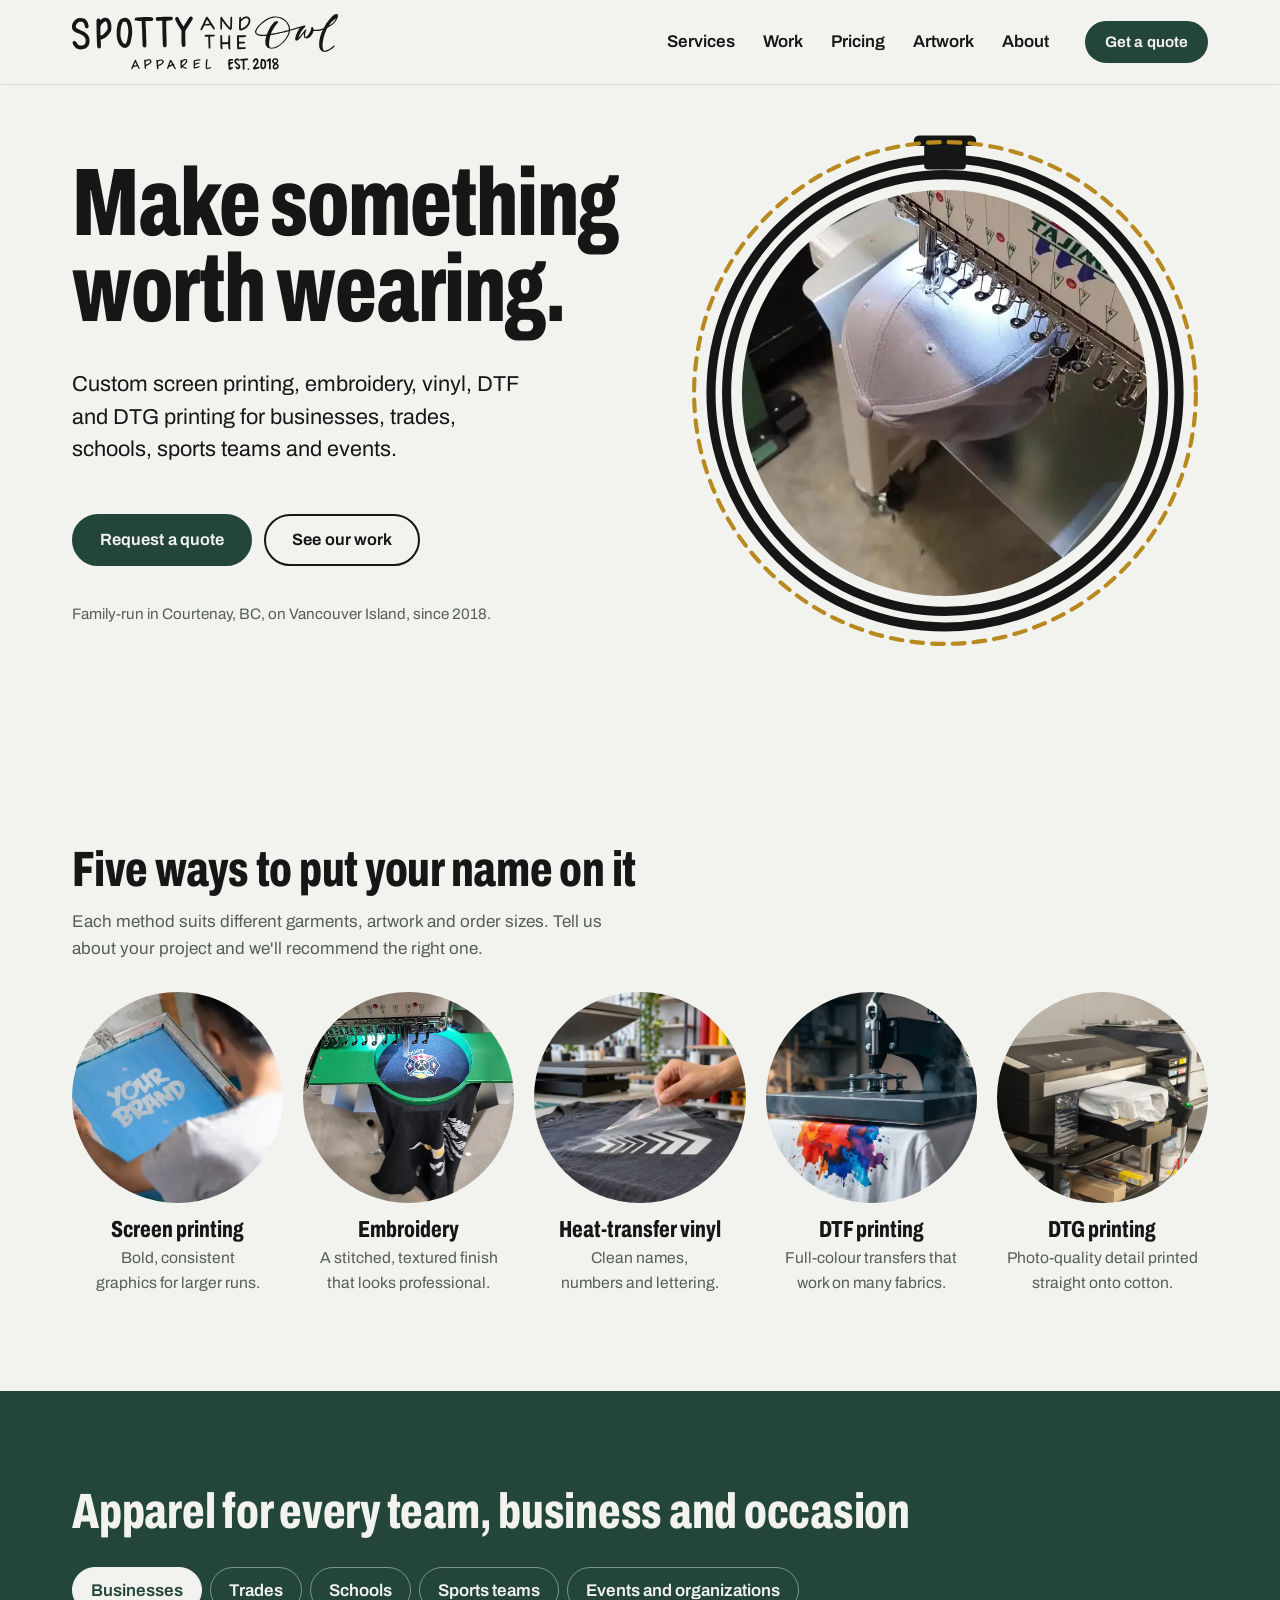
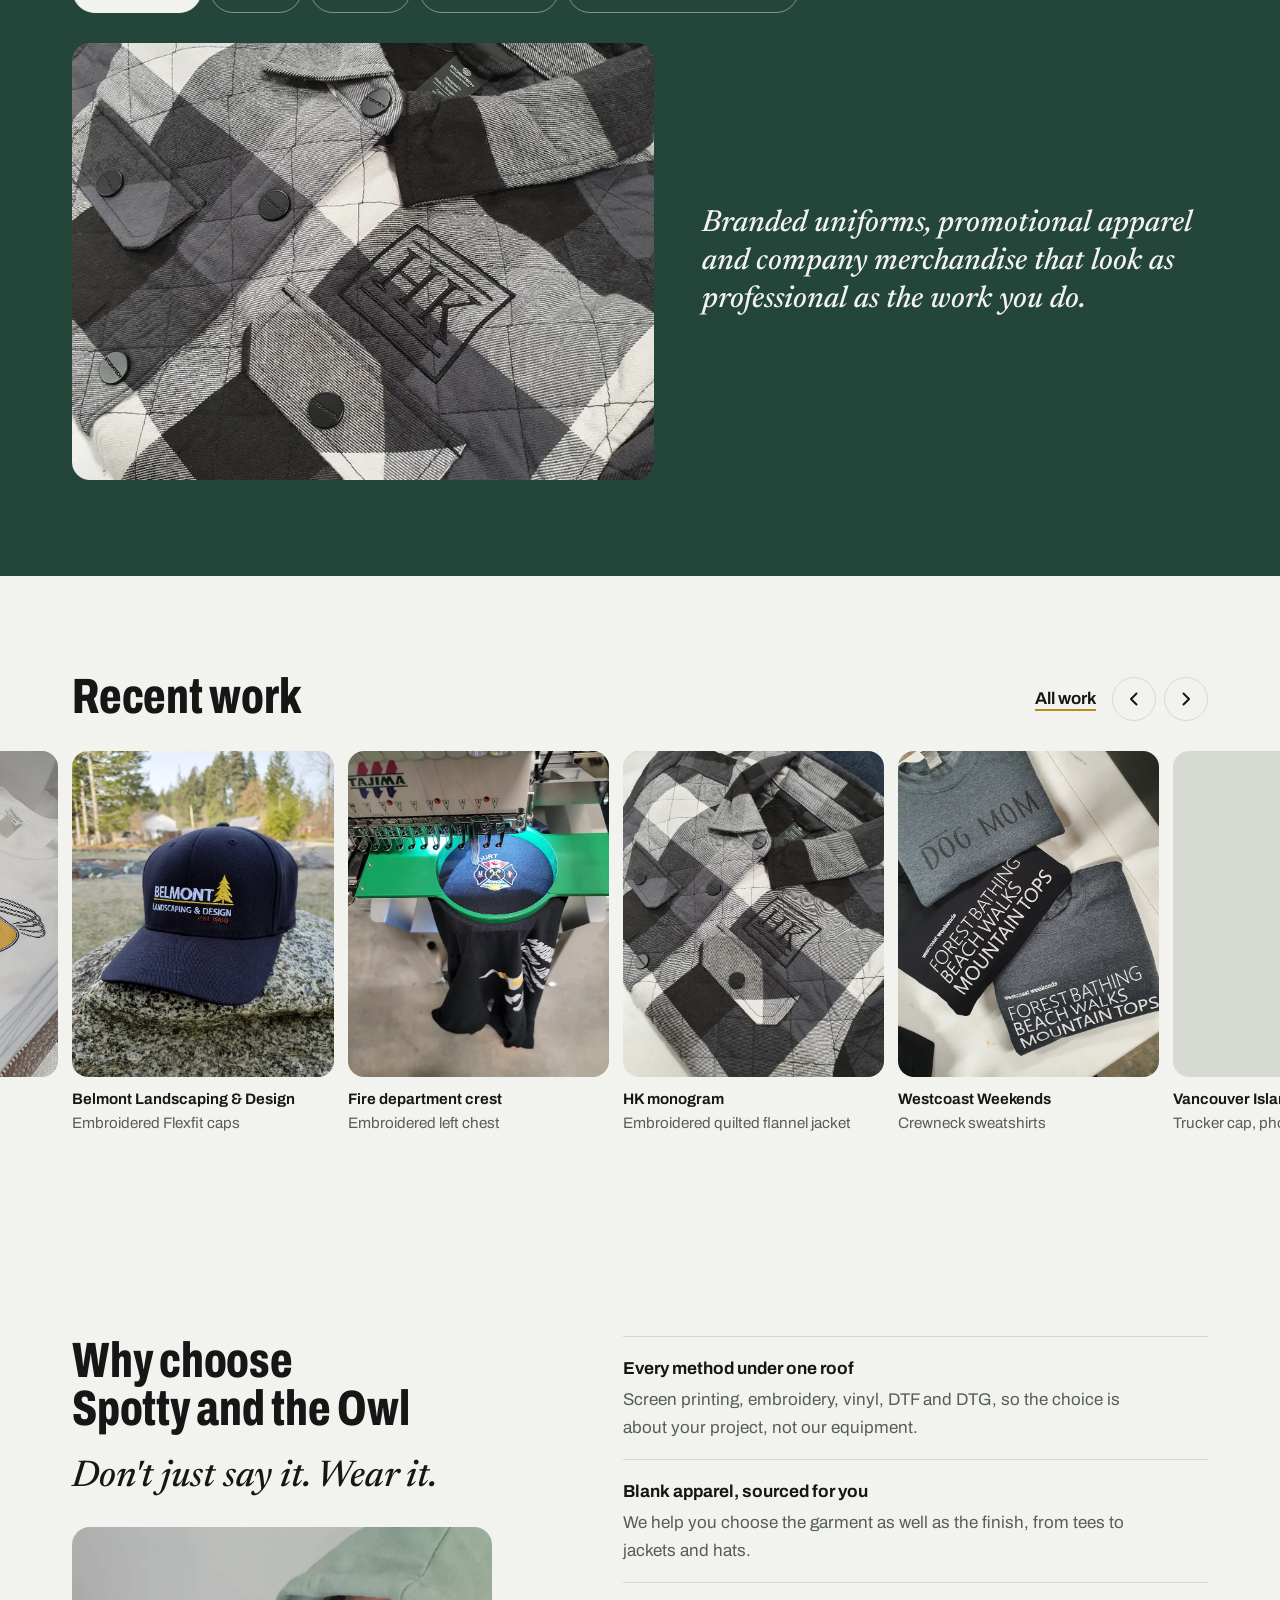
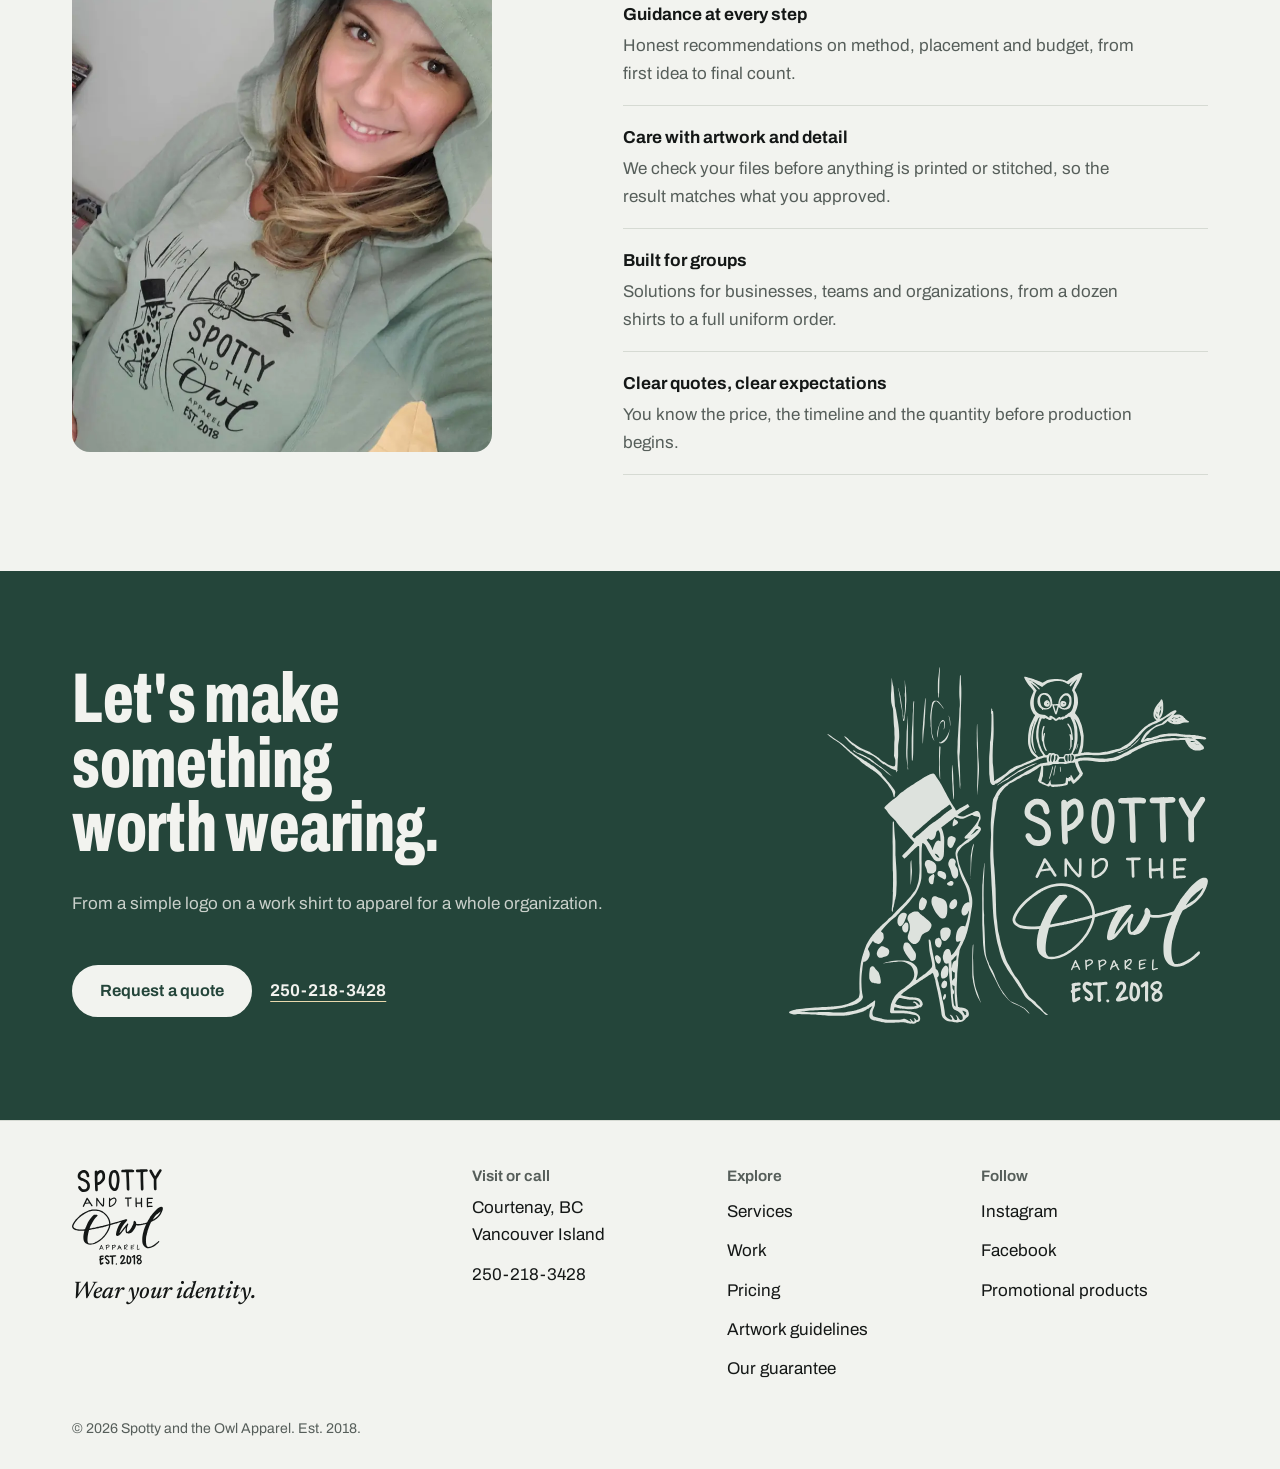
==== commit 9518f23c: "Point addresses at spottyandtheowlapparel.com again after merging main Co-Authored-By: Claude Opus 5" ====
--- a/index.html
+++ b/index.html
@@ -20,12 +20,12 @@
       content="Custom screen printing, embroidery, vinyl, DTF and DTG printing in Courtenay, BC. Apparel for businesses, trades, schools, sports teams and events."
     />
     <meta property="og:url" content="https://spottyandtheowlapparel.com/" />
-    <meta property="og:image" content="https://spottyandtheowlapparel.com/assets/share-card.jpg?v=6" />
+    <meta property="og:image" content="https://spottyandtheowlapparel.com/assets/share-card.jpg?v=7" />
     <meta property="og:image:width" content="1200" />
     <meta property="og:image:height" content="630" />
     <meta
       property="og:image:alt"
-      content="Spotty and the Owl: Make something worth wearing. Custom apparel in Courtenay, BC. Spools of brightly coloured embroidery thread, framed in an embroidery hoop."
+      content="Spotty and the Owl: Make something worth wearing. Custom apparel in Courtenay, BC. Hands pulling a squeegee across a screen-printing screen, framed in an embroidery hoop."
     />
     <meta name="twitter:card" content="summary_large_image" />
     <!-- Browser tab and home-screen icons (Dan's owl). favicon.ico is the old format some browsers and
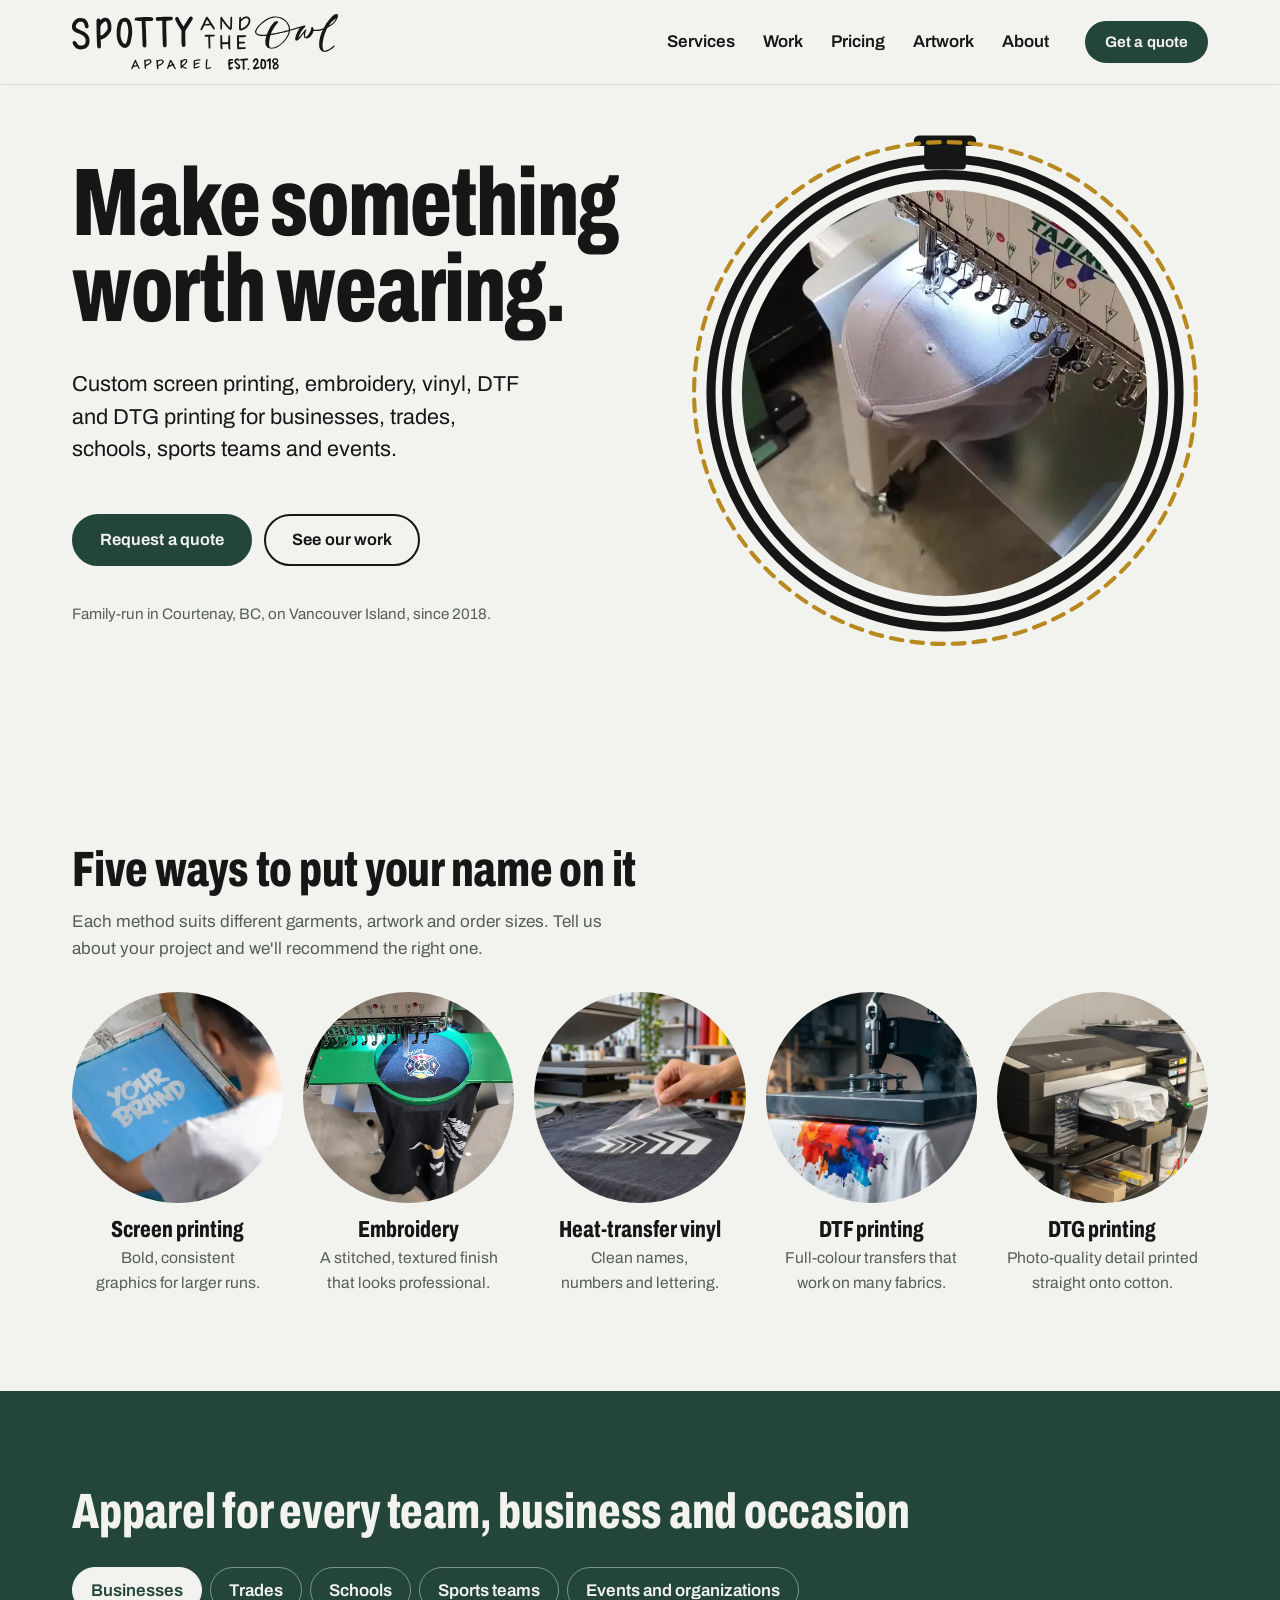
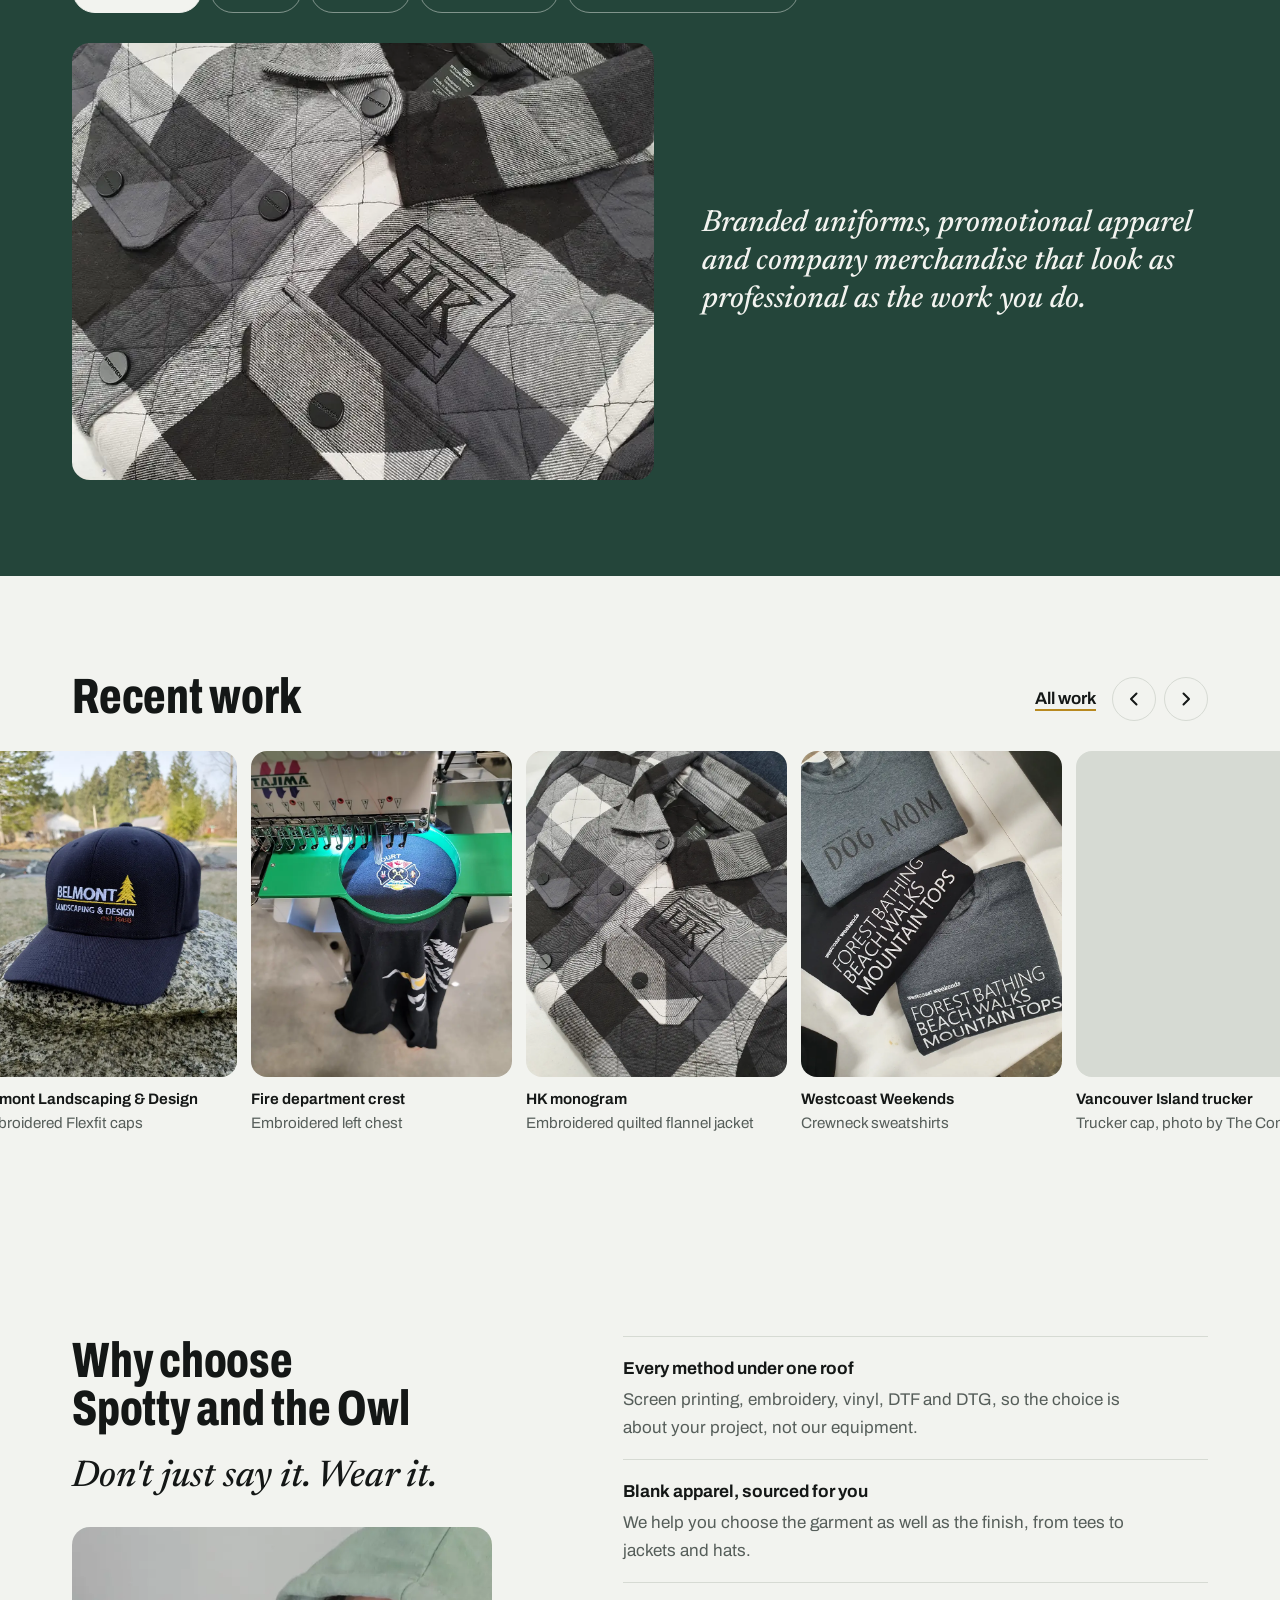
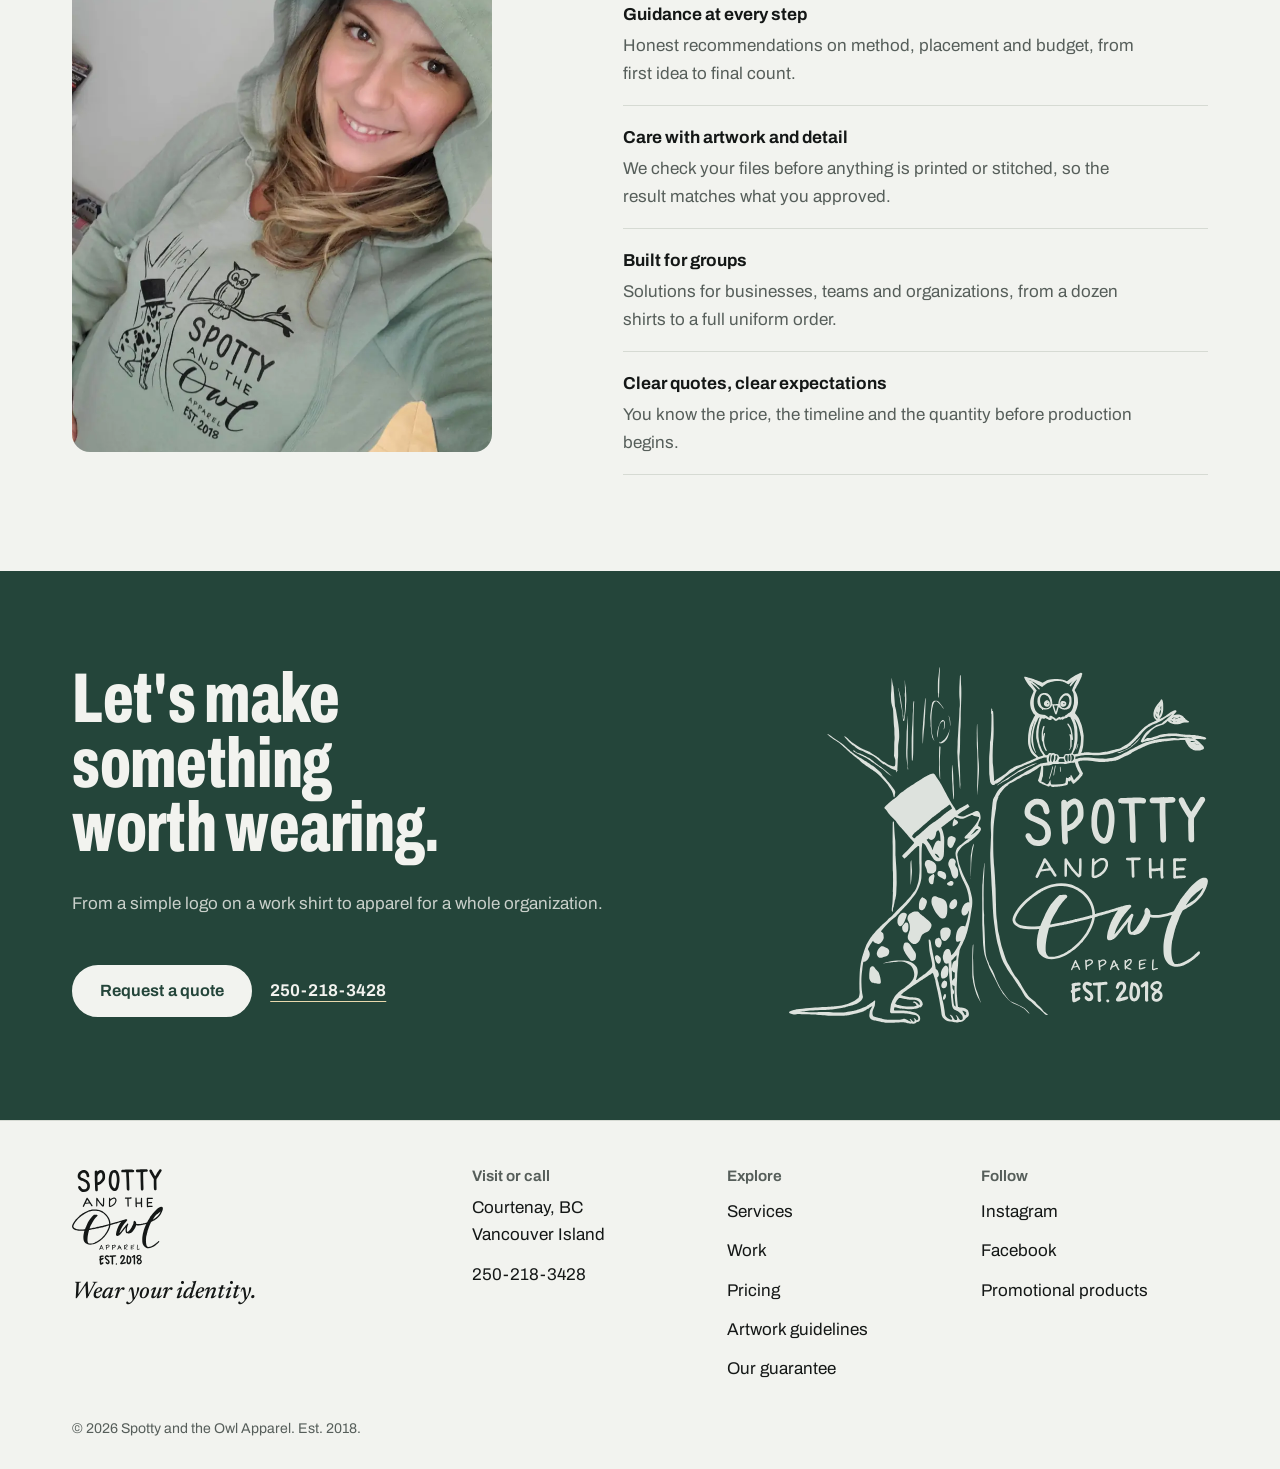
==== commit cb76178c: "Revert the screen-printing share card; back to the thread cones Undoes 7eb4ee1. The card, hoop image" ====
--- a/index.html
+++ b/index.html
@@ -9,9 +9,9 @@
       content="Custom screen printing, embroidery, vinyl, DTF and DTG printing in Courtenay, BC. Apparel for businesses, trades, schools, sports teams and events."
     />
     <!-- Share card: what Facebook, iMessage, Slack and others show when someone shares this page.
-         These addresses must be absolute (start with https://). If the domain ever changes,
-         replace https://spottyandtheowlapparel.com/ everywhere with the new address. -->
-    <link rel="canonical" href="https://spottyandtheowlapparel.com/" />
+         These addresses must be absolute (start with https://). If the site moves to Dan's own domain,
+         replace https://mstonehouse.github.io/spotty-and-the-owl/ everywhere with the new address. -->
+    <link rel="canonical" href="https://mstonehouse.github.io/spotty-and-the-owl/" />
     <meta property="og:type" content="website" />
     <meta property="og:site_name" content="Spotty and the Owl Apparel" />
     <meta property="og:title" content="Spotty and the Owl Apparel" />
@@ -19,13 +19,13 @@
       property="og:description"
       content="Custom screen printing, embroidery, vinyl, DTF and DTG printing in Courtenay, BC. Apparel for businesses, trades, schools, sports teams and events."
     />
-    <meta property="og:url" content="https://spottyandtheowlapparel.com/" />
-    <meta property="og:image" content="https://spottyandtheowlapparel.com/assets/share-card.jpg?v=7" />
+    <meta property="og:url" content="https://mstonehouse.github.io/spotty-and-the-owl/" />
+    <meta property="og:image" content="https://mstonehouse.github.io/spotty-and-the-owl/assets/share-card.jpg?v=6" />
     <meta property="og:image:width" content="1200" />
     <meta property="og:image:height" content="630" />
     <meta
       property="og:image:alt"
-      content="Spotty and the Owl: Make something worth wearing. Custom apparel in Courtenay, BC. Hands pulling a squeegee across a screen-printing screen, framed in an embroidery hoop."
+      content="Spotty and the Owl: Make something worth wearing. Custom apparel in Courtenay, BC. Spools of brightly coloured embroidery thread, framed in an embroidery hoop."
     />
     <meta name="twitter:card" content="summary_large_image" />
     <!-- Browser tab and home-screen icons (Dan's owl). favicon.ico is the old format some browsers and
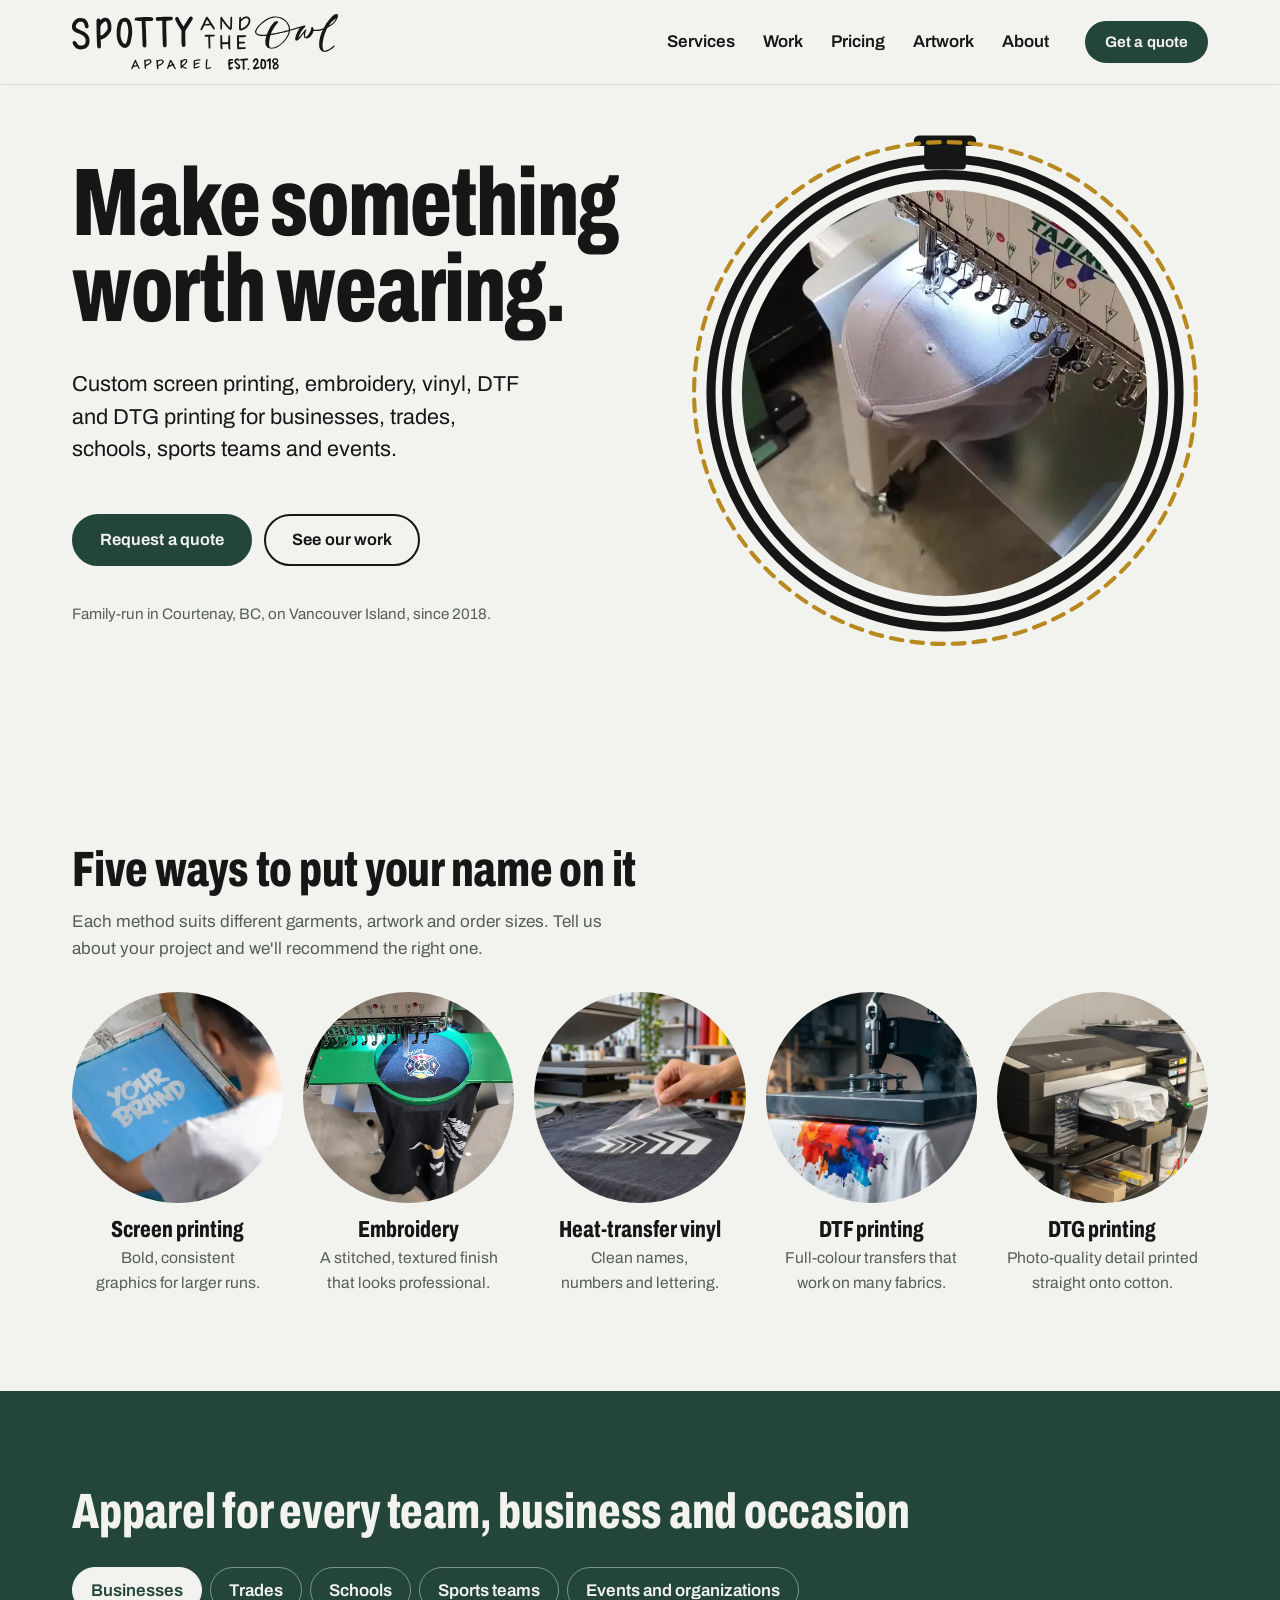
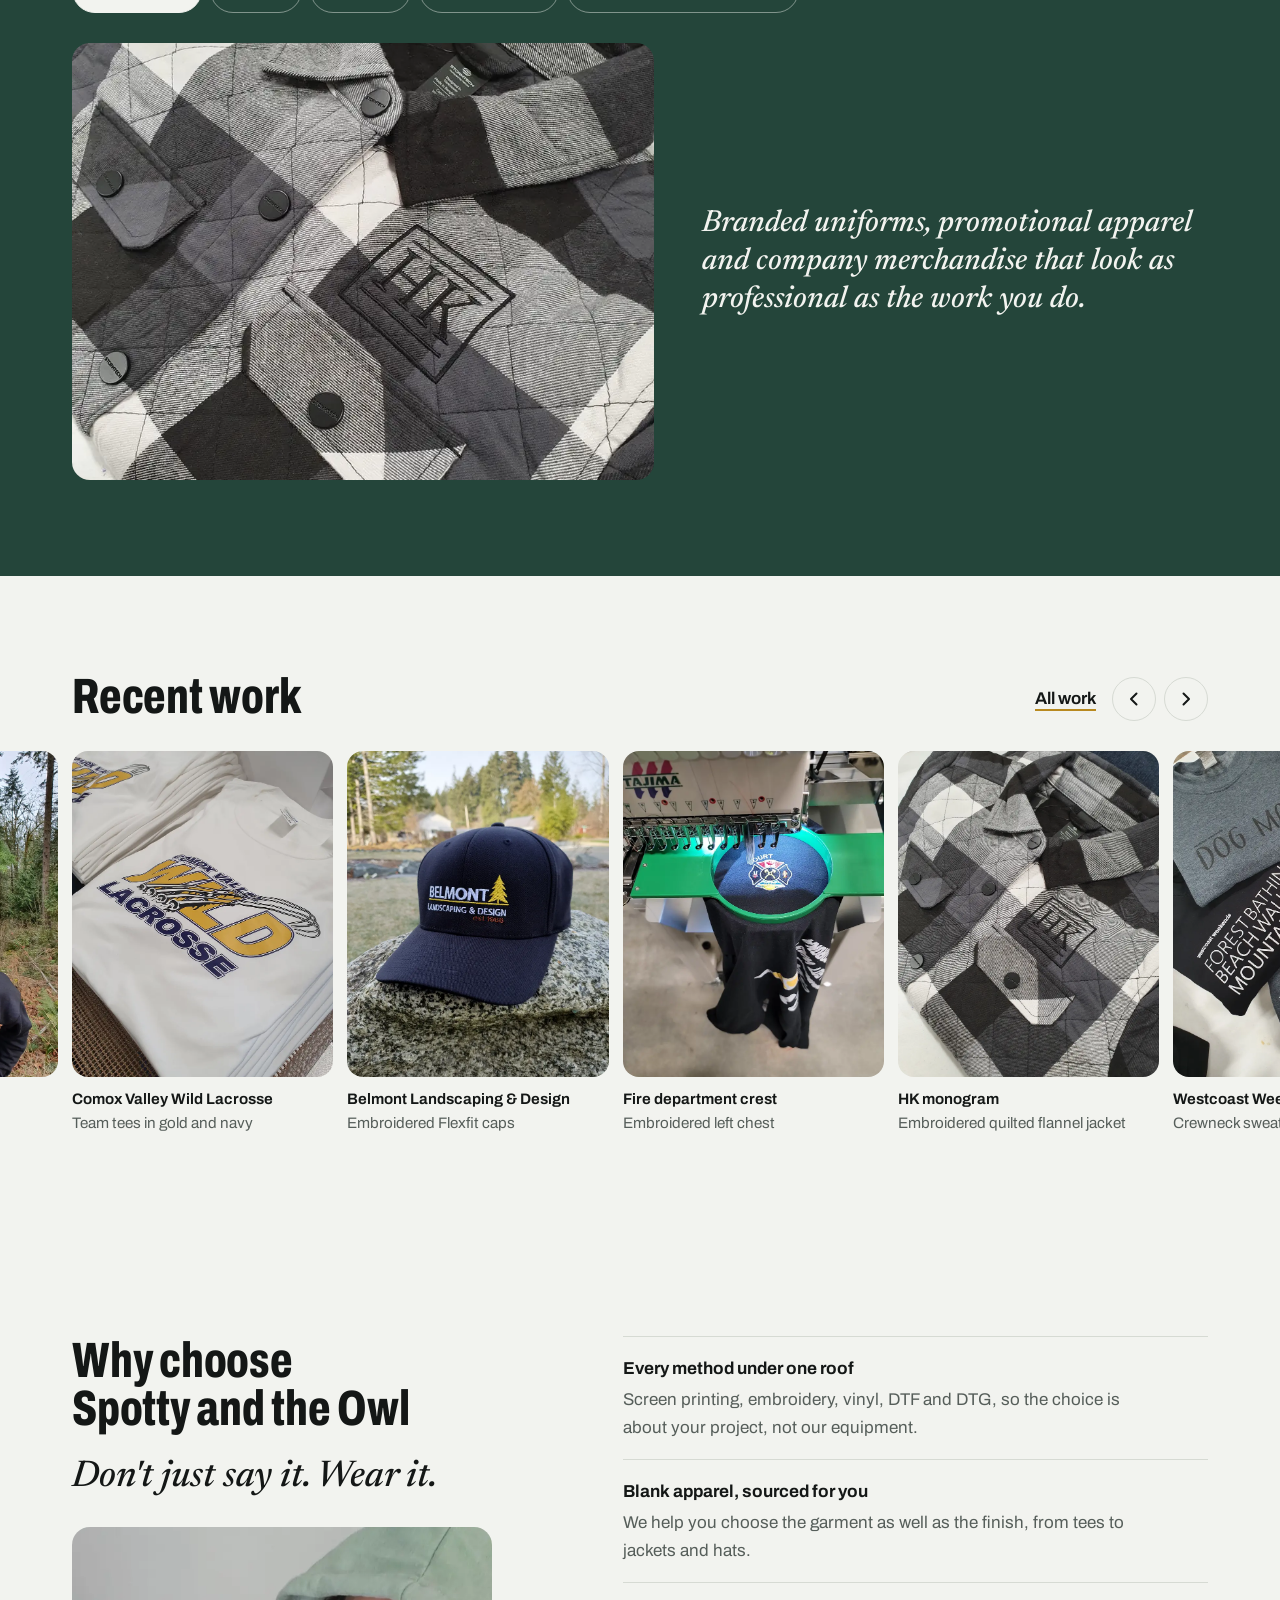
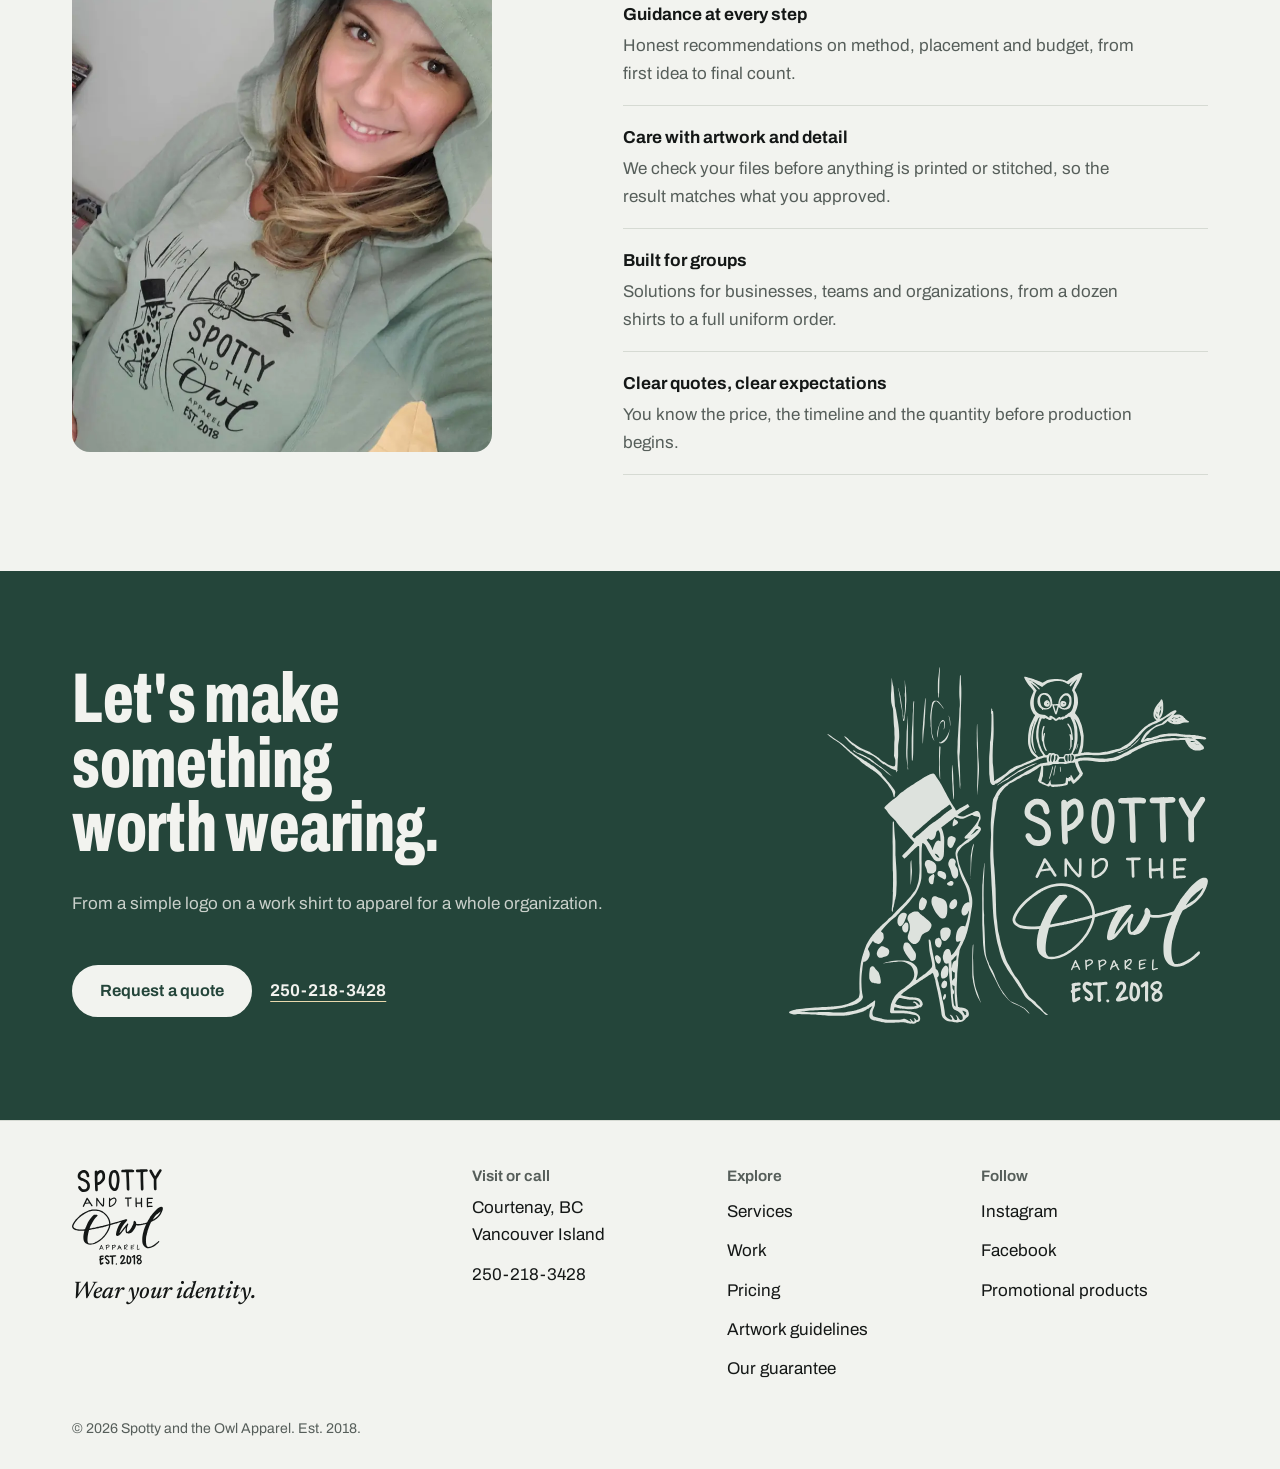
==== commit 19572386: "Merge main (back to the thread-cones share card) Co-Authored-By: Claude Opus 5.5 <noreply@anthropic." ====
--- a/index.html
+++ b/index.html
@@ -9,9 +9,9 @@
       content="Custom screen printing, embroidery, vinyl, DTF and DTG printing in Courtenay, BC. Apparel for businesses, trades, schools, sports teams and events."
     />
     <!-- Share card: what Facebook, iMessage, Slack and others show when someone shares this page.
-         These addresses must be absolute (start with https://). If the site moves to Dan's own domain,
-         replace https://mstonehouse.github.io/spotty-and-the-owl/ everywhere with the new address. -->
-    <link rel="canonical" href="https://mstonehouse.github.io/spotty-and-the-owl/" />
+         These addresses must be absolute (start with https://). If the domain ever changes,
+         replace https://spottyandtheowlapparel.com/ everywhere with the new address. -->
+    <link rel="canonical" href="https://spottyandtheowlapparel.com/" />
     <meta property="og:type" content="website" />
     <meta property="og:site_name" content="Spotty and the Owl Apparel" />
     <meta property="og:title" content="Spotty and the Owl Apparel" />
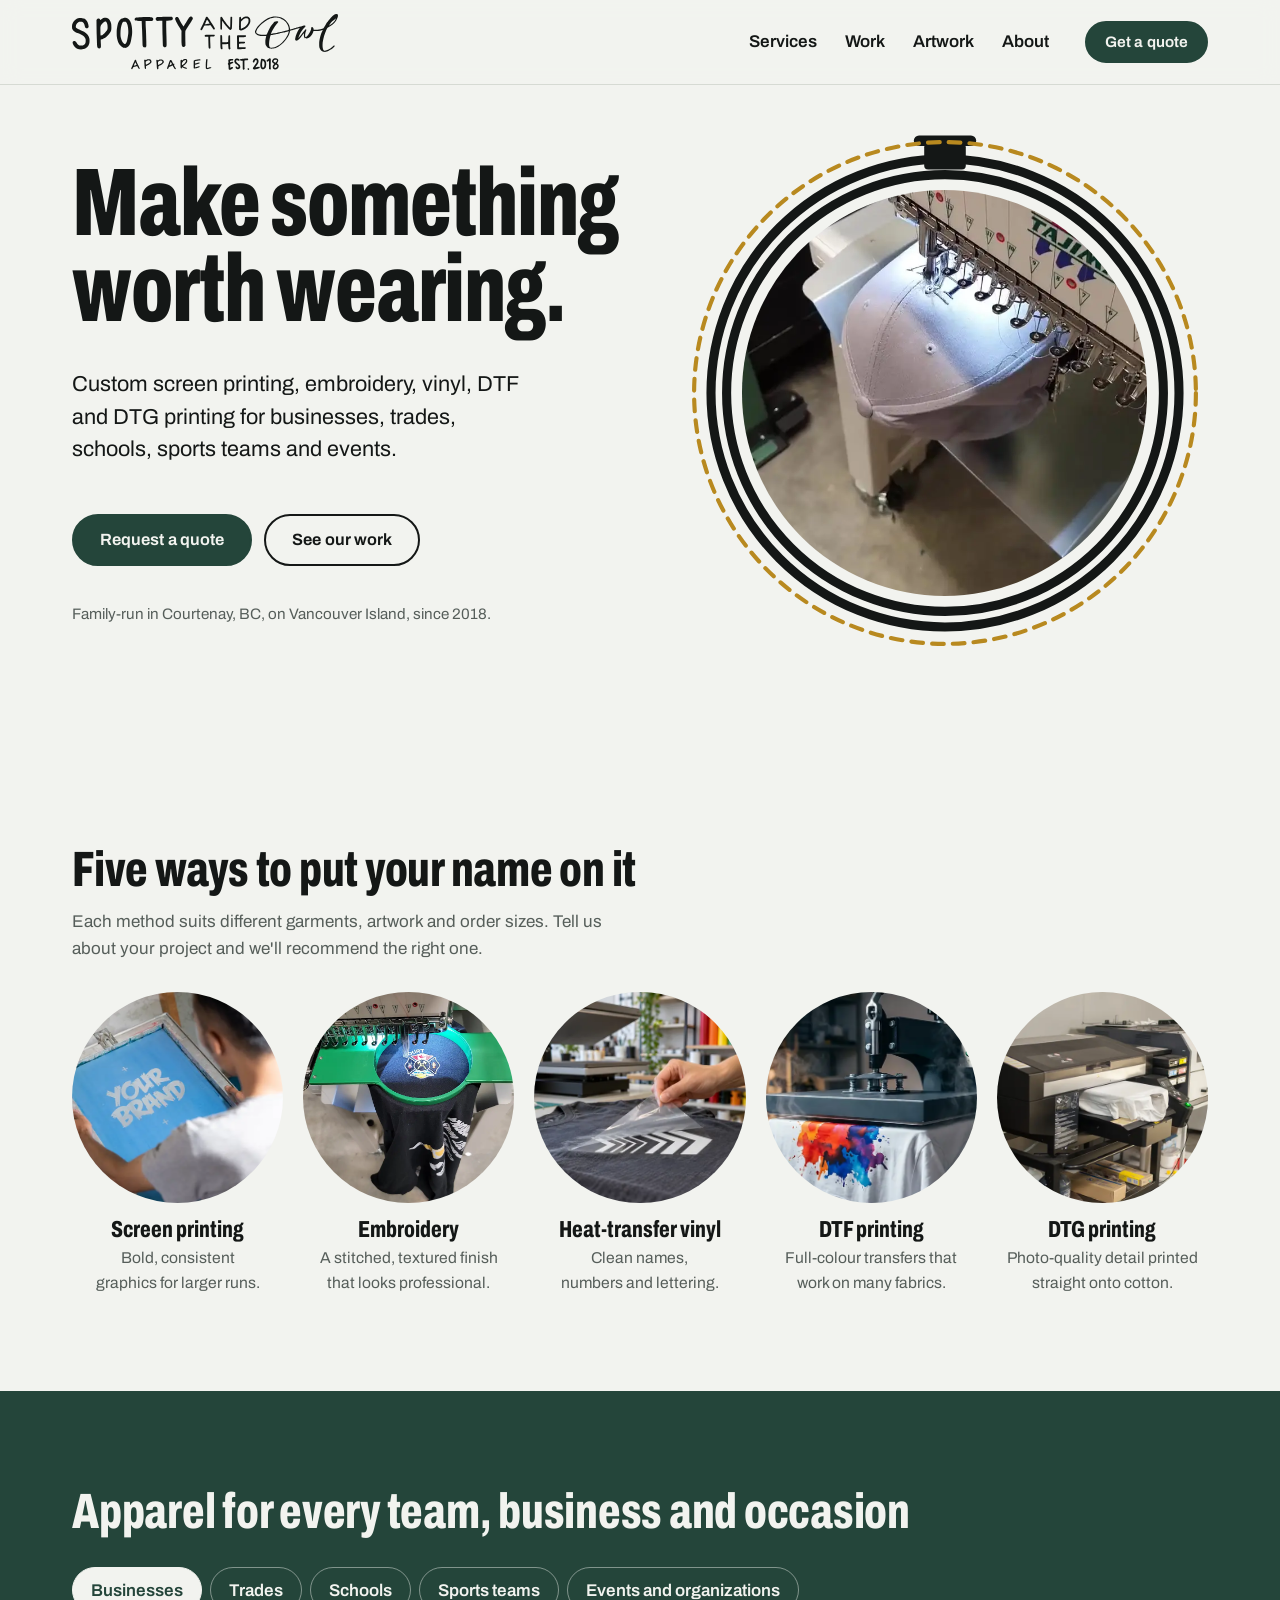
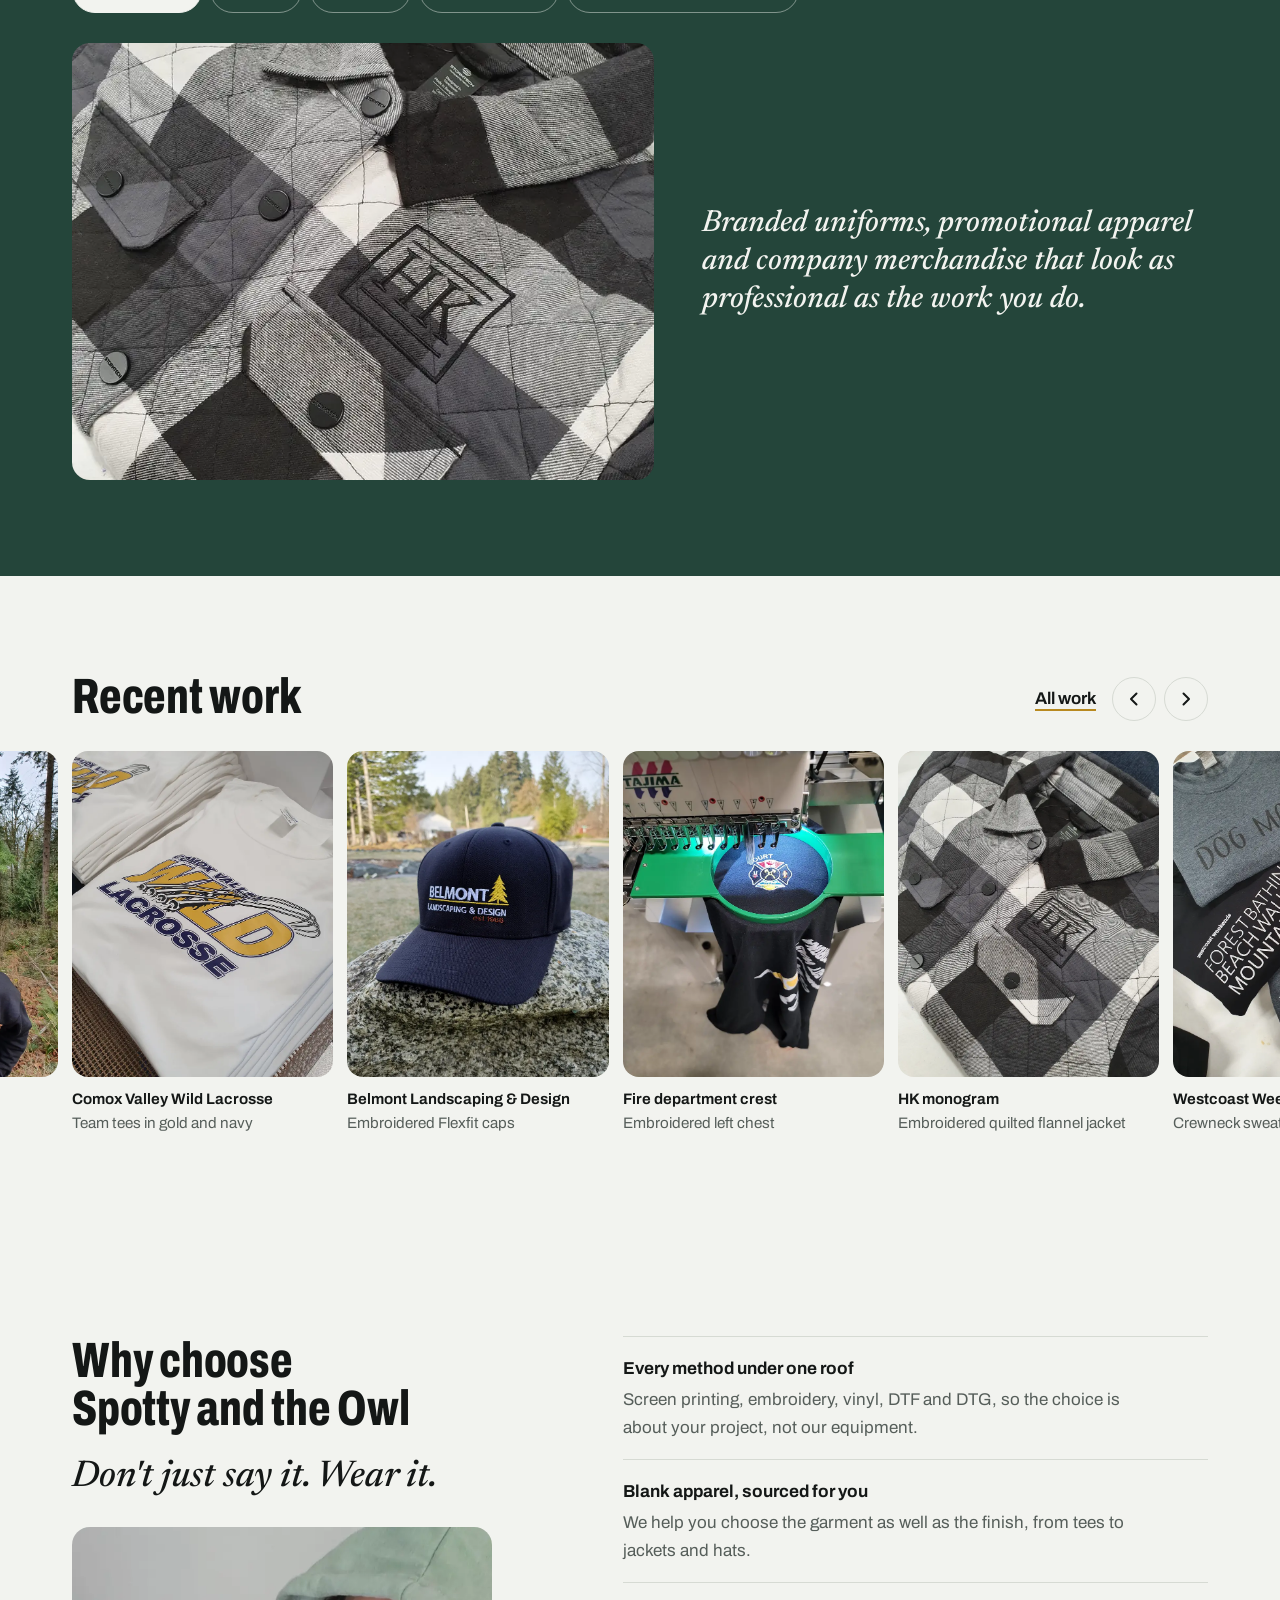
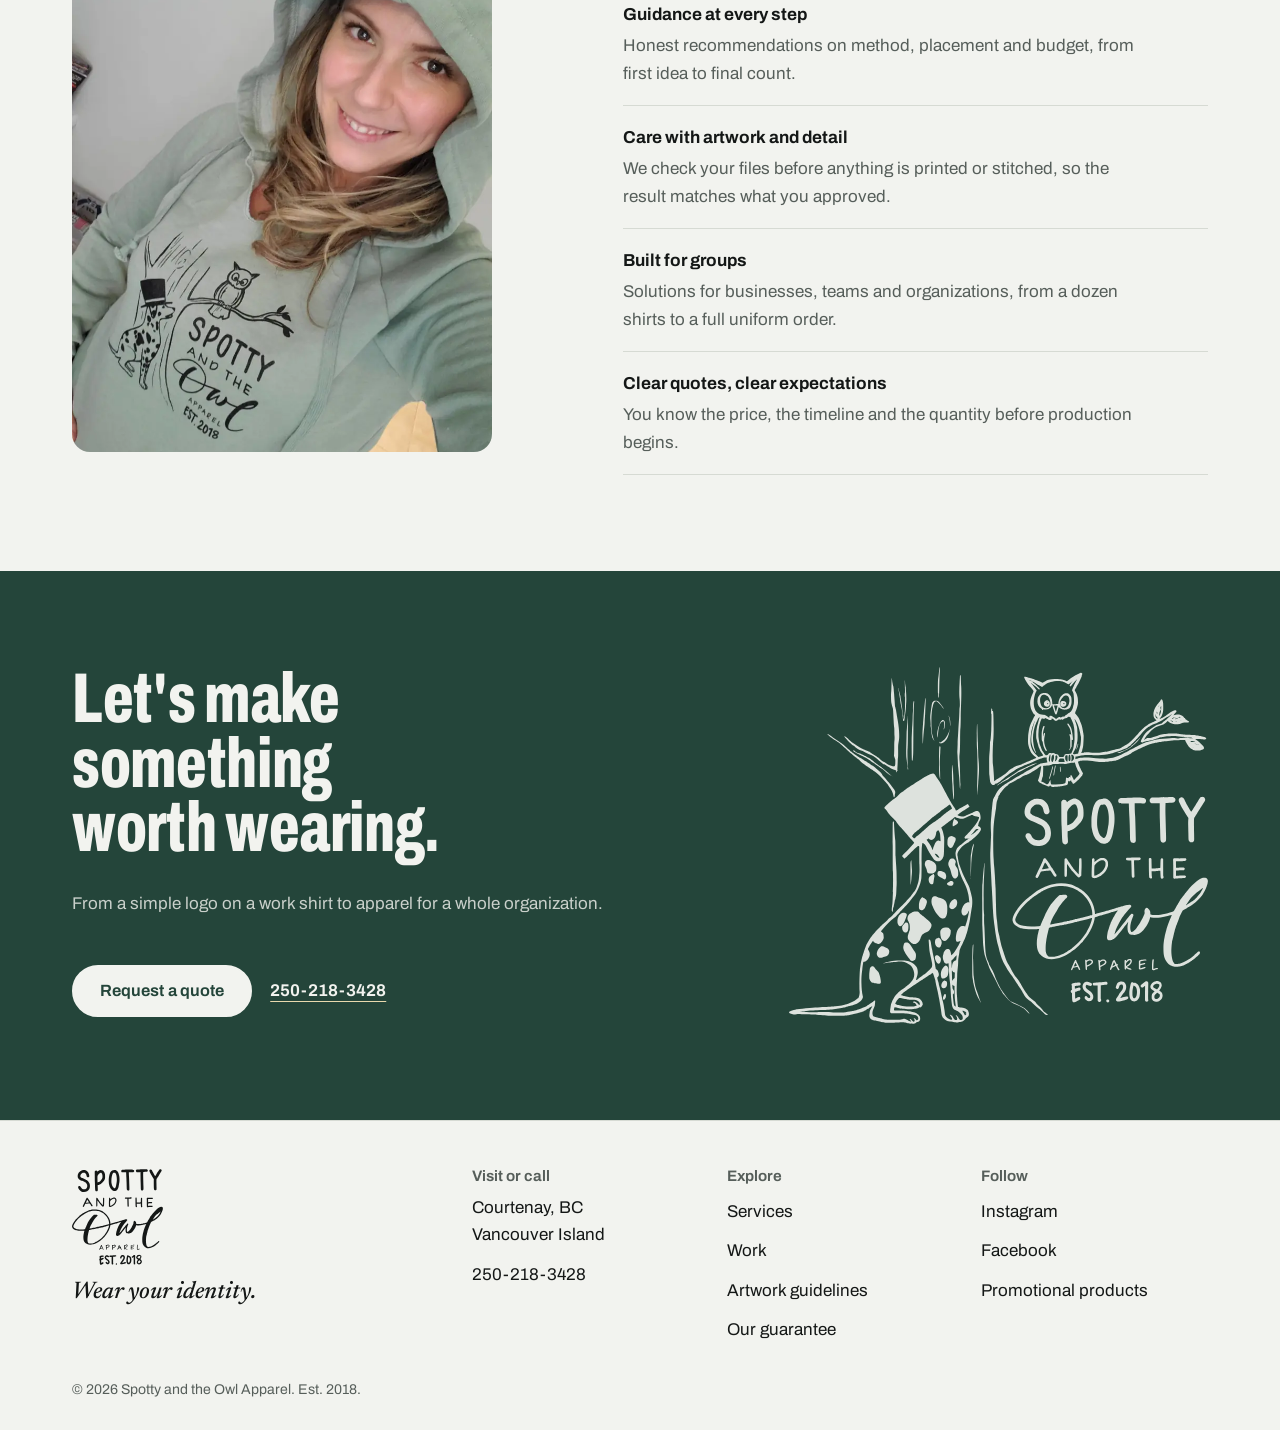
==== commit ba8a1427: "Hide the Pricing page for launch The site goes live without Pricing while Dan sets his real prices. " ====
--- a/index.html
+++ b/index.html
@@ -19,8 +19,8 @@
       property="og:description"
       content="Custom screen printing, embroidery, vinyl, DTF and DTG printing in Courtenay, BC. Apparel for businesses, trades, schools, sports teams and events."
     />
-    <meta property="og:url" content="https://mstonehouse.github.io/spotty-and-the-owl/" />
-    <meta property="og:image" content="https://mstonehouse.github.io/spotty-and-the-owl/assets/share-card.jpg?v=6" />
+    <meta property="og:url" content="https://spottyandtheowlapparel.com/" />
+    <meta property="og:image" content="https://spottyandtheowlapparel.com/assets/share-card.jpg?v=6" />
     <meta property="og:image:width" content="1200" />
     <meta property="og:image:height" content="630" />
     <meta
@@ -53,7 +53,6 @@
         <nav class="topnav" aria-label="Main">
           <a href="services.html">Services</a>
           <a href="work.html">Work</a>
-          <a href="pricing.html">Pricing</a>
           <a href="artwork.html">Artwork</a>
           <a href="about.html">About</a>
         </nav>
@@ -504,7 +503,6 @@
             <ul>
               <li><a href="services.html">Services</a></li>
               <li><a href="work.html">Work</a></li>
-              <li><a href="pricing.html">Pricing</a></li>
               <li><a href="artwork.html">Artwork guidelines</a></li>
               <li><a href="guarantee.html">Our guarantee</a></li>
             </ul>
@@ -545,7 +543,6 @@
         <a href="index.html" aria-current="page">Home</a>
         <a href="services.html">Services</a>
         <a href="work.html">Work</a>
-        <a href="pricing.html">Pricing</a>
         <a href="artwork.html">Artwork</a>
         <a href="about.html">About</a>
         <a href="guarantee.html">Our guarantee</a>
